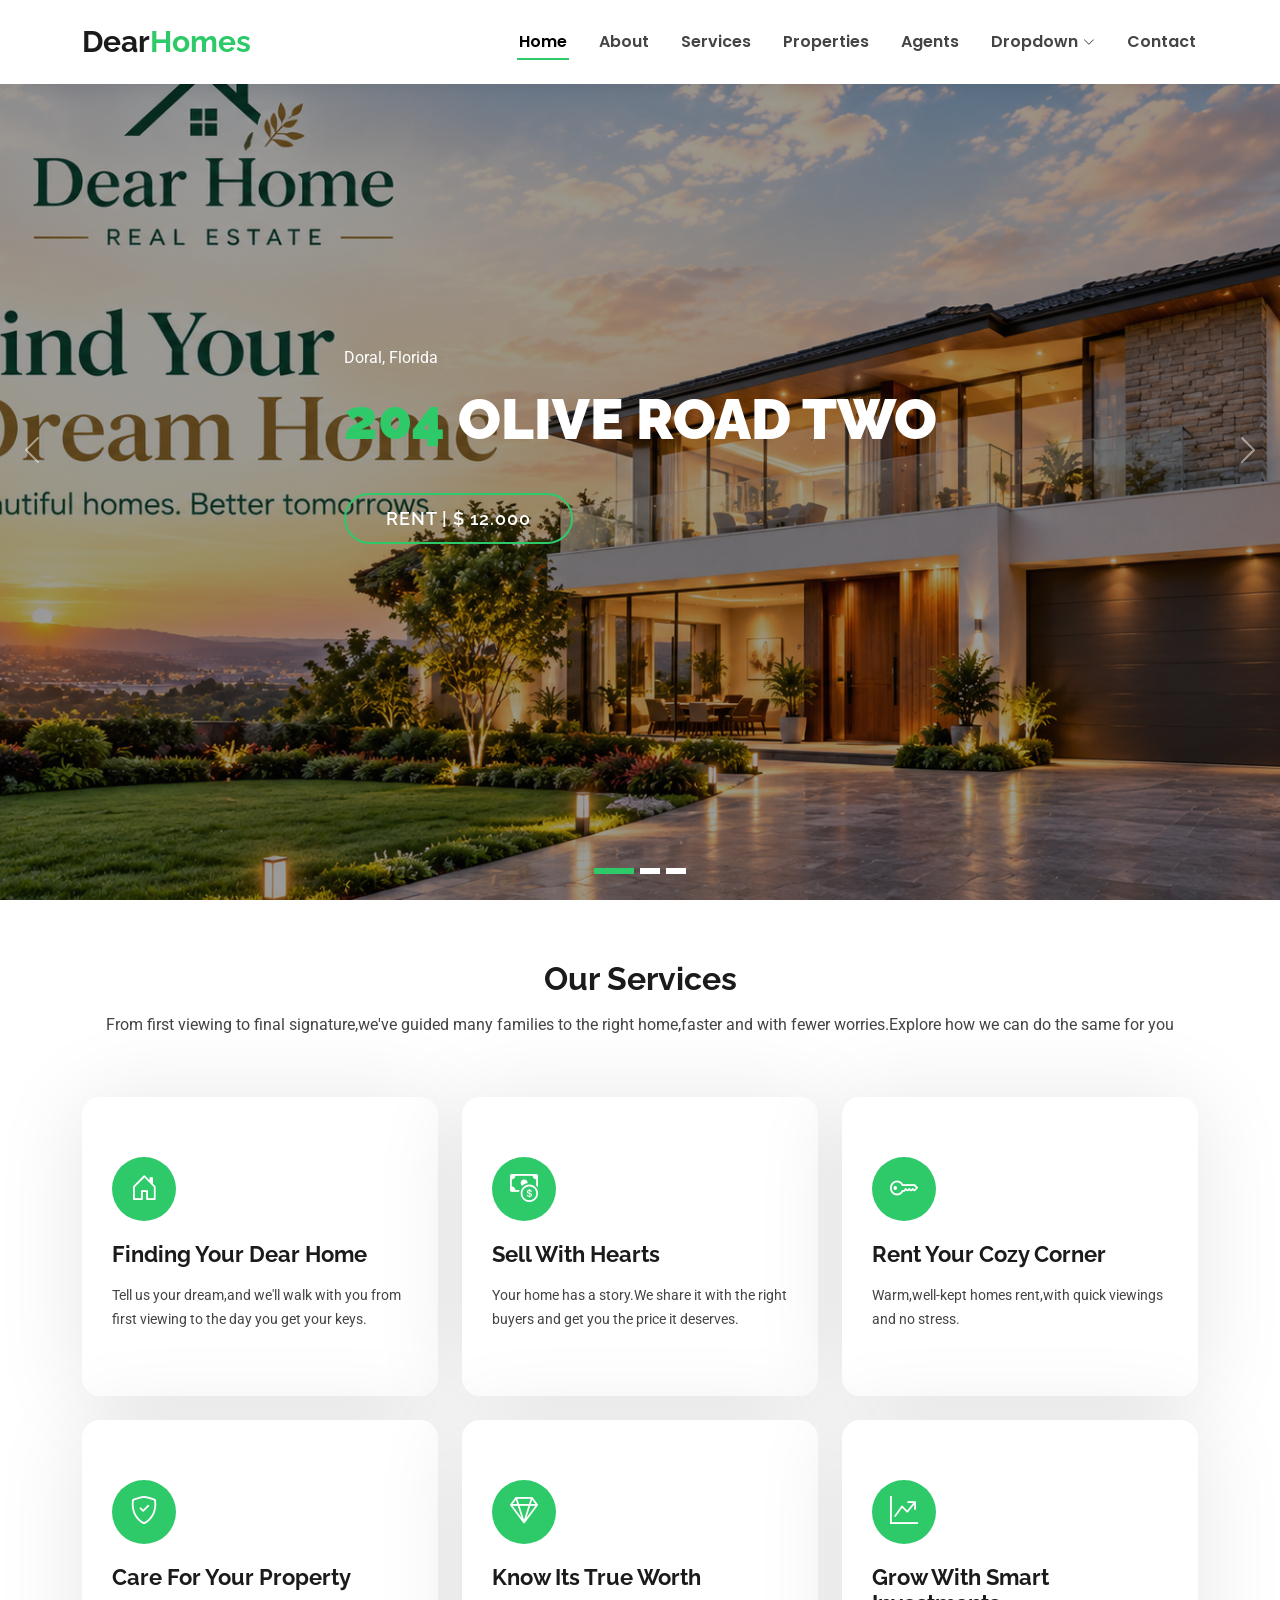
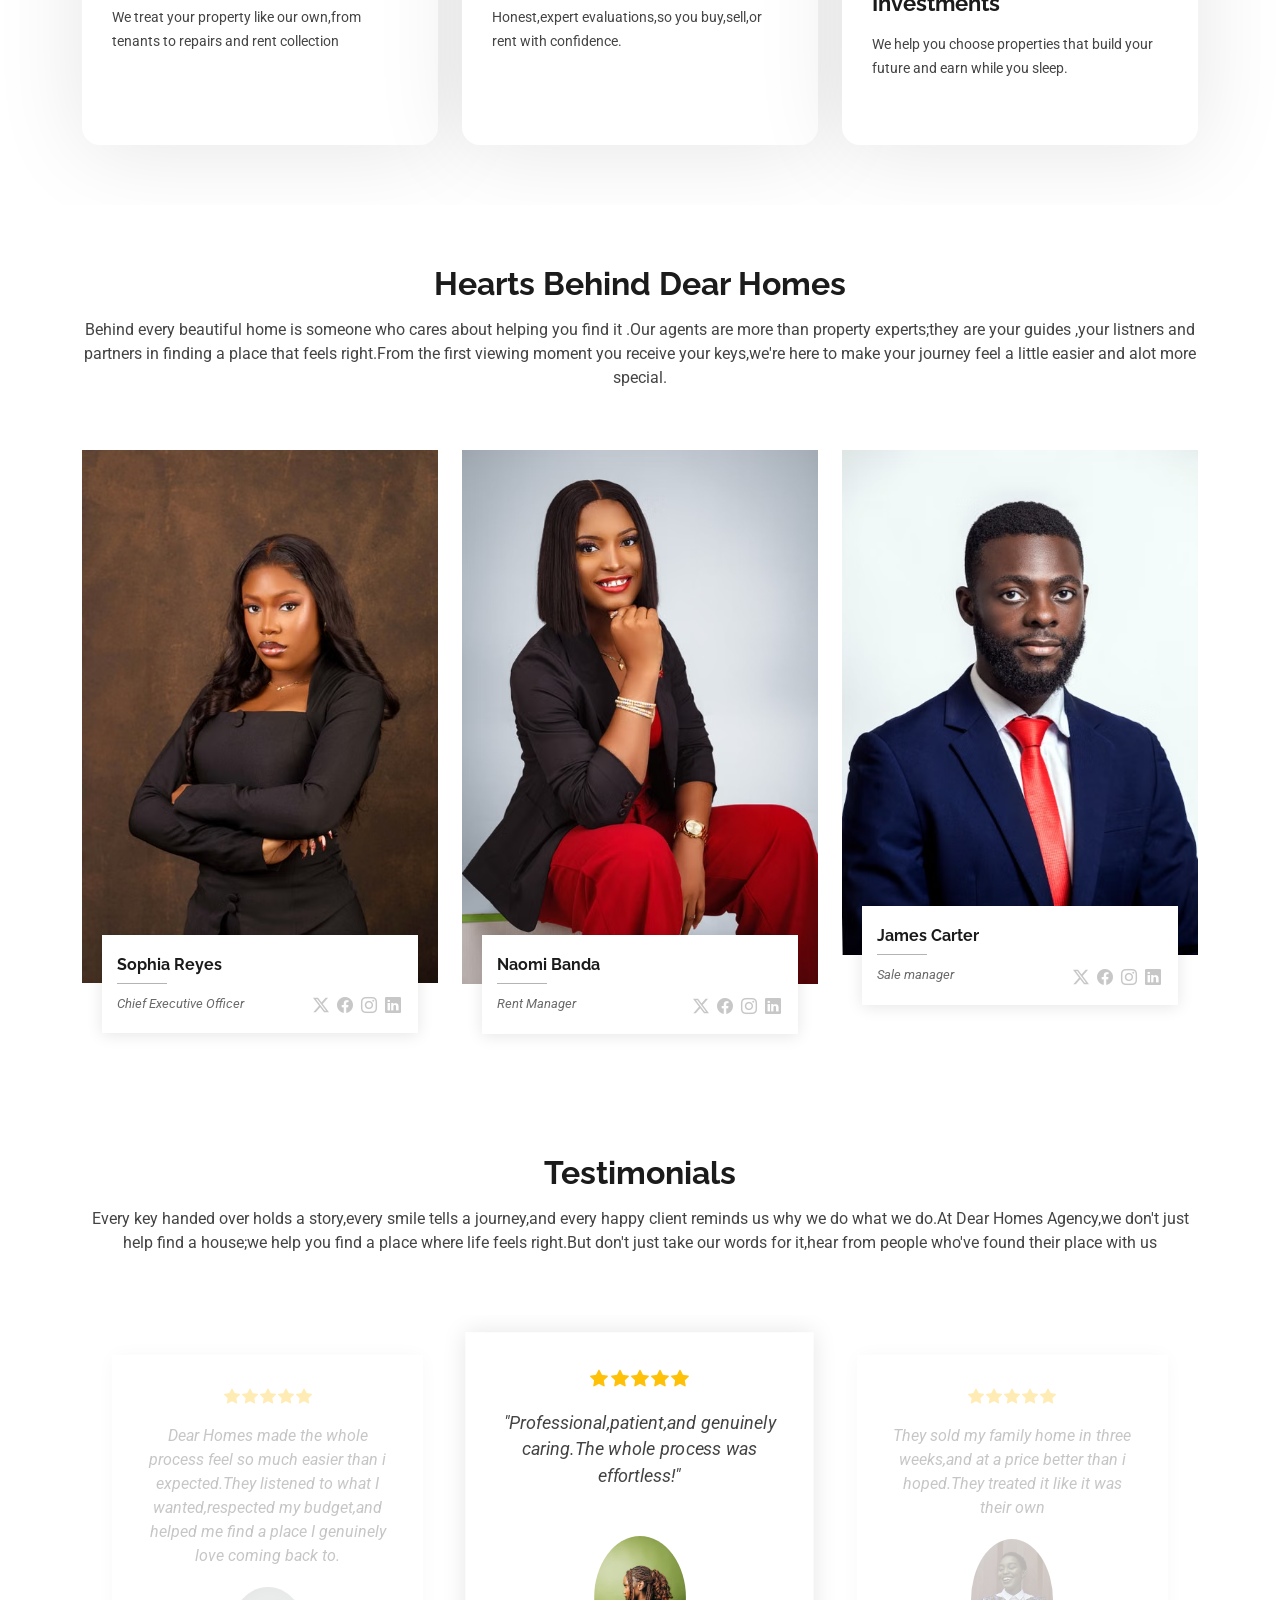
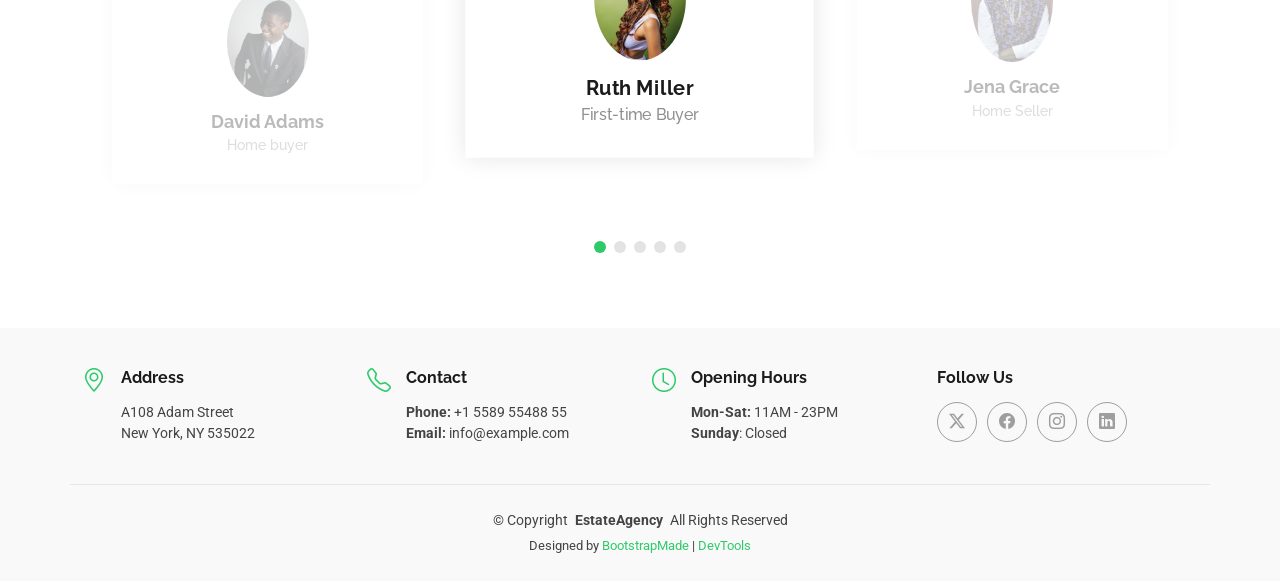
==== EstateAgency/index.html @ 3de0643b "update all" ====
<!DOCTYPE html>
<html lang="en">

<head>
  <meta charset="utf-8">
  <meta content="width=device-width, initial-scale=1.0" name="viewport">
  <title>Index - DearHomes</title>
  <meta name="description" content="">
  <meta name="keywords" content="">

  <!-- Favicons -->
  <link href="assets/img/favicon.png" rel="icon">
  <link href="assets/img/apple-touch-icon.png" rel="apple-touch-icon">

  <!-- Fonts -->
  <link href="https://fonts.googleapis.com" rel="preconnect">
  <link href="https://fonts.gstatic.com" rel="preconnect" crossorigin>
  <link href="https://fonts.googleapis.com/css2?family=Roboto:ital,wght@0,100;0,300;0,400;0,500;0,700;0,900;1,100;1,300;1,400;1,500;1,700;1,900&family=Poppins:ital,wght@0,100;0,200;0,300;0,400;0,500;0,600;0,700;0,800;0,900;1,100;1,200;1,300;1,400;1,500;1,600;1,700;1,800;1,900&family=Raleway:ital,wght@0,100;0,200;0,300;0,400;0,500;0,600;0,700;0,800;0,900;1,100;1,200;1,300;1,400;1,500;1,600;1,700;1,800;1,900&display=swap" rel="stylesheet">

  <!-- Vendor CSS Files -->
  <link href="assets/vendor/bootstrap/css/bootstrap.min.css" rel="stylesheet">
  <link href="assets/vendor/bootstrap-icons/bootstrap-icons.css" rel="stylesheet">
  <link href="assets/vendor/aos/aos.css" rel="stylesheet">
  <link href="assets/vendor/fontawesome-free/css/all.min.css" rel="stylesheet">
  <link href="assets/vendor/swiper/swiper-bundle.min.css" rel="stylesheet">

  <!-- Main CSS File -->
  <link href="assets/css/main.css" rel="stylesheet">

  <!-- =======================================================
  * Template Name: DearHomesAgency
  * Template URL: https://bootstrapmade.com/real-estate-agency-bootstrap-template/
  * Updated: Apr 08 2026 with Bootstrap v5.3.8
  * Author: BootstrapMade.com
  * License: https://bootstrapmade.com/license/
  ======================================================== -->
</head>

<body class="index-page">

  <header id="header" class="header d-flex align-items-center fixed-top">
    <div class="container-fluid container-xl position-relative d-flex align-items-center justify-content-between">

      <a href="index.html" class="logo d-flex align-items-center">
        <!-- Uncomment the line below if you also wish to use an image logo -->
        <!-- <img src="assets/img/logo.png" alt=""> -->
        <h1 class="sitename">Dear<span>Homes</span></h1>
      </a>

      <nav id="navmenu" class="navmenu">
        <ul>
          <li><a href="index.html" class="active">Home</a></li>
          <li><a href="about.html">About</a></li>
          <li><a href="services.html">Services</a></li>
          <li><a href="properties.html">Properties</a></li>
          <li><a href="agents.html">Agents</a></li>
          <li class="dropdown"><a href="#"><span>Dropdown</span> <i class="bi bi-chevron-down toggle-dropdown"></i></a>
            <ul>
              <li><a href="#">Dropdown 1</a></li>
              <li class="dropdown"><a href="#"><span>Deep Dropdown</span> <i class="bi bi-chevron-down toggle-dropdown"></i></a>
                <ul>
                  <li><a href="#">Deep Dropdown 1</a></li>
                  <li><a href="#">Deep Dropdown 2</a></li>
                  <li><a href="#">Deep Dropdown 3</a></li>
                  <li><a href="#">Deep Dropdown 4</a></li>
                  <li><a href="#">Deep Dropdown 5</a></li>
                </ul>
              </li>
              <li><a href="#">Dropdown 2</a></li>
              <li><a href="#">Dropdown 3</a></li>
              <li><a href="#">Dropdown 4</a></li>
            </ul>
          </li>
          <li><a href="contact.html">Contact</a></li>
        </ul>
        <i class="mobile-nav-toggle d-xl-none bi bi-list"></i>
      </nav>

    </div>
  </header>

  <main class="main">

    <!-- Hero Section -->
    <section id="hero" class="hero section dark-background">

      <div id="hero-carousel" class="carousel slide" data-bs-ride="carousel" data-bs-interval="5000">

        <div class="carousel-item active">
          <img src="assets/img/hero-carousel/hero-carousel-1.png" alt="">
          <div class="carousel-container">
            <div>
              <p>Doral, Florida</p>
              <h2><span>204</span> Olive Road Two</h2>
              <a href="property-single.html" class="btn-get-started">rent | $ 12.000</a>
            </div>
          </div>
        </div><!-- End Carousel Item -->

        <div class="carousel-item">
          <img src="assets/img/hero-carousel/hero-carousel-2.png" alt="">
          <div class="carousel-container">
            <div>
              <p>Doral, Florida</p>
              <h2><span>247</span> Venda Road Five</h2>
              <a href="property-single.html" class="btn-get-started">sale | $ 356.000</a>
            </div>
          </div>
        </div><!-- End Carousel Item -->

        <div class="carousel-item">
          <img src="assets/img/hero-carousel/hero-carousel-3.png" alt="">
          <div class="carousel-container">
            <div>
              <p>Doral, Florida</p>
              <h2><span>247</span> Vitra Road three</h2>
              <a href="property-single.html" class="btn-get-started">rent | $ 3.000</a>
            </div>
          </div>
        </div><!-- End Carousel Item -->

        <a class="carousel-control-prev" href="#hero-carousel" role="button" data-bs-slide="prev">
          <span class="carousel-control-prev-icon bi bi-chevron-left" aria-hidden="true"></span>
        </a>

        <a class="carousel-control-next" href="#hero-carousel" role="button" data-bs-slide="next">
          <span class="carousel-control-next-icon bi bi-chevron-right" aria-hidden="true"></span>
        </a>

        <ol class="carousel-indicators"></ol>

      </div>

    </section><!-- /Hero Section -->

    <!-- Services Section -->
    <section id="services" class="services section">

      <!-- Section Title -->
      <div class="container section-title" data-aos="fade-up">
        <h2>Our Services</h2>
        <p>From first viewing to final signature,we've guided many families to the right home,faster and with fewer worries.Explore how we can do the same for you</p>
      </div><!-- End Section Title -->

      <div class="container">

        <div class="row gy-4">

          <div class="col-lg-4 col-md-6" data-aos="fade-up" data-aos-delay="100">
            <div class="service-item  position-relative">
              <div class="icon">
                <i class="bi bi-house-door"></i>
              </div>
              <a href="service-details.html" class="stretched-link">
                <h3>Finding Your Dear Home</h3>
              </a>
              <p>Tell us your dream,and we'll walk with you from first viewing to the day you get your keys.</p>
            </div>
          </div><!-- End Service Item -->

          <div class="col-lg-4 col-md-6" data-aos="fade-up" data-aos-delay="200">
            <div class="service-item position-relative">
              <div class="icon">
                <i class="bi bi-cash-coin"></i>
              </div>
              <a href="service-details.html" class="stretched-link">
                <h3>Sell With Hearts</h3>
              </a>
              <p>Your home has a story.We share it with the right buyers and get you the price it deserves.</p>
            </div>
          </div><!-- End Service Item -->

          <div class="col-lg-4 col-md-6" data-aos="fade-up" data-aos-delay="300">
            <div class="service-item position-relative">
              <div class="icon">
                <i class="bi bi-key"></i>
              </div>
              <a href="service-details.html" class="stretched-link">
                <h3>Rent Your Cozy Corner</h3>
              </a>
              <p>Warm,well-kept homes rent,with quick viewings and no stress.</p>
            </div>
          </div><!-- End Service Item -->

          <div class="col-lg-4 col-md-6" data-aos="fade-up" data-aos-delay="400">
            <div class="service-item position-relative">
              <div class="icon">
                <i class="bi bi-shield-check"></i>
              </div>
              <a href="service-details.html" class="stretched-link">
                <h3>Care For Your Property</h3>
              </a>
              <p>We treat your property like our own,from tenants to repairs and rent collection</p>
              <a href="service-details.html" class="stretched-link"></a>
            </div>
          </div><!-- End Service Item -->

          <div class="col-lg-4 col-md-6" data-aos="fade-up" data-aos-delay="500">
            <div class="service-item position-relative">
              <div class="icon">
                <i class="bi bi-gem"></i>
              </div>
              <a href="service-details.html" class="stretched-link">
                <h3>Know Its True Worth</h3>
              </a>
              <p>Honest,expert evaluations,so you buy,sell,or rent with confidence.</p>
              <a href="service-details.html" class="stretched-link"></a>
            </div>
          </div><!-- End Service Item -->

          <div class="col-lg-4 col-md-6" data-aos="fade-up" data-aos-delay="600">
            <div class="service-item position-relative">
              <div class="icon">
                <i class="bi bi-graph-up-arrow"></i>
              </div>
              <a href="service-details.html" clawss="stretched-link">
                <h3>Grow With Smart Investments</h3>
              </a>
              <p>We help you choose properties that build your future and earn while you sleep.</p>
              <a href="service-details.html" class="stretched-link"></a>
            </div>
          </div><!-- End Service Item -->

        </div>

      </div>

    </section><!-- /Services Section -->

    <!-- Agents Section -->
    <section id="agents" class="agents section">


      <!-- Section Title -->
      <div class="container section-title" data-aos="fade-up">
        <h2>Hearts Behind Dear Homes</h2>
        <p>Behind every beautiful home is someone who cares about helping you find it .Our agents are more than property experts;they are your guides ,your listners and partners in finding a place that feels right.From the first viewing moment you receive your keys,we're here to make your journey feel a little easier and alot more special.
        </p>
      </div><!-- End Section Title -->

      <div class="container">

        <div class="row gy-5">

          <div class="col-lg-4 col-md-6" data-aos="fade-up" data-aos-delay="100">
            <div class="member">
              <div class="pic"><img src="assets/img/team/team-1.png" class="img-fluid" alt=""></div>
              <div class="member-info">
                <h4>Sophia Reyes</h4>
                <span>Chief Executive Officer</span>
                <div class="social">
                  <a href=""><i class="bi bi-twitter-x"></i></a>
                  <a href=""><i class="bi bi-facebook"></i></a>
                  <a href=""><i class="bi bi-instagram"></i></a>
                  <a href=""><i class="bi bi-linkedin"></i></a>
                </div>
              </div>
            </div>
          </div><!-- End Team Member -->

          <div class="col-lg-4 col-md-6" data-aos="fade-up" data-aos-delay="200">
            <div class="member">
              <div class="pic"><img src="assets/img/team/team-2.png" class="img-fluid" alt=""></div>
              <div class="member-info">
                <h4>Naomi Banda</h4>
                <span>Rent Manager</span>
                <div class="social">
                  <a href=""><i class="bi bi-twitter-x"></i></a>
                  <a href=""><i class="bi bi-facebook"></i></a>
                  <a href=""><i class="bi bi-instagram"></i></a>
                  <a href=""><i class="bi bi-linkedin"></i></a>
                </div>
              </div>
            </div>
          </div><!-- End Team Member -->

          <div class="col-lg-4 col-md-6" data-aos="fade-up" data-aos-delay="300">
            <div class="member">
              <div class="pic"><img src="assets/img/team/team-3.png" class="img-fluid" alt=""></div>
              <div class="member-info">
                <h4>James Carter</h4>
                <span>Sale manager<br></span>
                <div class="social">
                  <a href=""><i class="bi bi-twitter-x"></i></a>
                  <a href=""><i class="bi bi-facebook"></i></a>
                  <a href=""><i class="bi bi-instagram"></i></a>
                  <a href=""><i class="bi bi-linkedin"></i></a>
                </div>
              </div>
            </div>
          </div><!-- End Team Member -->

        </div>

      </div>

    </section><!-- /Agents Section -->

    <!-- Testimonials Section -->
    <section id="testimonials" class="testimonials section">

      <!-- Section Title -->
      <div class="container section-title" data-aos="fade-up">
        <h2>Testimonials</h2>
        <p>Every key handed over holds a story,every smile tells a journey,and every happy client reminds us why we do what we do.At Dear Homes Agency,we don't just help find a house;we help you find a place where life feels right.But don't just take our words for it,hear from people who've found their place with us</p>
      </div><!-- End Section Title -->

      <div class="container" data-aos="fade-up" data-aos-delay="100">

        <div class="swiper init-swiper">
          <script type="application/json" class="swiper-config">
            {
              "loop": true,
              "speed": 600,
              "autoplay": {
                "delay": 5000
              },
              "slidesPerView": "auto",
              "pagination": {
                "el": ".swiper-pagination",
                "type": "bullets",
                "clickable": true
              },
              "breakpoints": {
                "320": {
                  "slidesPerView": 1,
                  "spaceBetween": 40
                },
                "1200": {
                  "slidesPerView": 3,
                  "spaceBetween": 1
                }
              }
            }
          </script>
          <div class="swiper-wrapper">

            <div class="swiper-slide">
              <div class="testimonial-item">
                <div class="stars">
                  <i class="bi bi-star-fill"></i><i class="bi bi-star-fill"></i><i class="bi bi-star-fill"></i><i class="bi bi-star-fill"></i><i class="bi bi-star-fill"></i>
                </div>
                <p>
                  Dear Homes made the whole process feel so much easier than i expected.They listened to what I wanted,respected my budget,and helped me find a place I genuinely love coming back to.
                </p>
                <div class="profile mt-auto">
                  <img src="assets/img/testimonials/testimonials-1.png" class="testimonial-img" alt="">
                  <h3>David Adams</h3>
                  <h4>Home buyer</h4>
                </div>
              </div>
            </div><!-- End testimonial item -->

            <div class="swiper-slide">
              <div class="testimonial-item">
                <div class="stars">
                  <i class="bi bi-star-fill"></i><i class="bi bi-star-fill"></i><i class="bi bi-star-fill"></i><i class="bi bi-star-fill"></i><i class="bi bi-star-fill"></i>
                </div>
                <p>
                  "Professional,patient,and genuinely caring.The whole process was effortless!"
                </p>
                <div class="profile mt-auto">
                  <img src="assets/img/testimonials/testimonials-2.png" class="testimonial-img" alt="">
                  <h3>Ruth Miller</h3>
                  <h4>First-time Buyer</h4>
                </div>
              </div>
            </div><!-- End testimonial item -->

            <div class="swiper-slide">
              <div class="testimonial-item">
                <div class="stars">
                  <i class="bi bi-star-fill"></i><i class="bi bi-star-fill"></i><i class="bi bi-star-fill"></i><i class="bi bi-star-fill"></i><i class="bi bi-star-fill"></i>
                </div>
                <p>
                  They sold my family home in three weeks,and at a price better than i hoped.They treated it like it was their own
                </p>
                <div class="profile mt-auto">
                  <img src="assets/img/testimonials/testimonials-3.png" class="testimonial-img" alt="">
                  <h3>Jena Grace</h3>
                  <h4>Home Seller</h4>
                </div>
              </div>
            </div><!-- End testimonial item -->

            <div class="swiper-slide">
              <div class="testimonial-item">
                <div class="stars">
                  <i class="bi bi-star-fill"></i><i class="bi bi-star-fill"></i><i class="bi bi-star-fill"></i><i class="bi bi-star-fill"></i><i class="bi bi-star-fill"></i>
                </div>
                <p>
                  The valuation was honest and the advice was spot on.My rental property now earns steadily,and i never worry about tenants
                </p>
                <div class="profile mt-auto">
                  <img src="assets/img/testimonials/testimonials-4.png" class="testimonial-img" alt="">
                  <h3>Amina Hassan</h3>
                  <h4>Property Investor</h4>
                </div>
              </div>
            </div><!-- End testimonial item -->

            <div class="swiper-slide">
              <div class="testimonial-item">
                <div class="stars">
                  <i class="bi bi-star-fill"></i><i class="bi bi-star-fill"></i><i class="bi bi-star-fill"></i><i class="bi bi-star-fill"></i><i class="bi bi-star-fill"></i>
                </div>
                <p>
                  I moved cities for work and viewed five homes on video.I signed within a week.
                </p>
                <div class="profile mt-auto">
                  <img src="assets/img/testimonials/testimonials-5.png" class="testimonial-img" alt="">
                  <h3>Zainab Omar</h3>
                  <h4>Professional</h4>
                </div>
              </div>
            </div><!-- End testimonial item -->

          </div>
          <div class="swiper-pagination"></div>
        </div>

      </div>

    </section><!-- /Testimonials Section -->

  </main>

  <footer id="footer" class="footer light-background">

    <div class="container">
      <div class="row gy-3">
        <div class="col-lg-3 col-md-6 d-flex">
          <i class="bi bi-geo-alt icon"></i>
          <div class="address">
            <h4>Address</h4>
            <p>A108 Adam Street</p>
            <p>New York, NY 535022</p>
            <p></p>
          </div>

        </div>

        <div class="col-lg-3 col-md-6 d-flex">
          <i class="bi bi-telephone icon"></i>
          <div>
            <h4>Contact</h4>
            <p>
              <strong>Phone:</strong> <span>+1 5589 55488 55</span><br>
              <strong>Email:</strong> <span>info@example.com</span><br>
            </p>
          </div>
        </div>

        <div class="col-lg-3 col-md-6 d-flex">
          <i class="bi bi-clock icon"></i>
          <div>
            <h4>Opening Hours</h4>
            <p>
              <strong>Mon-Sat:</strong> <span>11AM - 23PM</span><br>
              <strong>Sunday</strong>: <span>Closed</span>
            </p>
          </div>
        </div>

        <div class="col-lg-3 col-md-6">
          <h4>Follow Us</h4>
          <div class="social-links d-flex">
            <a href="#" class="twitter"><i class="bi bi-twitter-x"></i></a>
            <a href="#" class="facebook"><i class="bi bi-facebook"></i></a>
            <a href="#" class="instagram"><i class="bi bi-instagram"></i></a>
            <a href="#" class="linkedin"><i class="bi bi-linkedin"></i></a>
          </div>
        </div>

      </div>
    </div>

    <div class="container copyright text-center mt-4">
      <p>© <span>Copyright</span> <strong class="px-1 sitename">EstateAgency</strong> <span>All Rights Reserved</span></p>
      <div class="credits">
        <!-- All the links in the footer should remain intact. -->
        <!-- You can delete the links only if you've purchased the pro version. -->
        <!-- Licensing information: https://bootstrapmade.com/license/ -->
        <!-- Purchase the pro version with working PHP/AJAX contact form: [buy-url] -->
        Designed by <a href="https://bootstrapmade.com/">BootstrapMade</a> | <a href="https://bootstrapmade.com/tools/">DevTools</a>
      </div>
    </div>

  </footer>

  <!-- Scroll Top -->
  <a href="#" id="scroll-top" class="scroll-top d-flex align-items-center justify-content-center"><i class="bi bi-arrow-up-short"></i></a>

  <!-- Preloader -->
  <div id="preloader"></div>

  <!-- Vendor JS Files -->
  <script src="assets/vendor/bootstrap/js/bootstrap.bundle.min.js"></script>
  <script src="assets/vendor/php-email-form/validate.js"></script>
  <script src="assets/vendor/aos/aos.js"></script>
  <script src="assets/vendor/swiper/swiper-bundle.min.js"></script>
  <script src="assets/vendor/purecounter/purecounter_vanilla.js"></script>

  <!-- Main JS File -->
  <script src="assets/js/main.js"></script>

</body>

</html>
---- EstateAgency/assets/css/main.css ----
/**
* Template Name: EstateAgency
* Template URL: https://bootstrapmade.com/real-estate-agency-bootstrap-template/
* Updated: Aug 09 2024 with Bootstrap v5.3.3
* Author: BootstrapMade.com
* License: https://bootstrapmade.com/license/
*/

/*--------------------------------------------------------------
# Font & Color Variables
# Help: https://bootstrapmade.com/color-system/
--------------------------------------------------------------*/
/* Fonts */
:root {
  --default-font: "Roboto",  system-ui, -apple-system, "Segoe UI", Roboto, "Helvetica Neue", Arial, "Noto Sans", "Liberation Sans", sans-serif, "Apple Color Emoji", "Segoe UI Emoji", "Segoe UI Symbol", "Noto Color Emoji";
  --heading-font: "Raleway",  sans-serif;
  --nav-font: "Poppins",  sans-serif;
}

/* Global Colors - The following color variables are used throughout the website. Updating them here will change the color scheme of the entire website */
:root { 
  --background-color: #ffffff; /* Background color for the entire website, including individual sections */
  --default-color: #444444; /* Default color used for the majority of the text content across the entire website */
  --heading-color: #1b1b1b; /* Color for headings, subheadings and title throughout the website */
  --accent-color: #2eca6a; /* Accent color that represents your brand on the website. It's used for buttons, links, and other elements that need to stand out */
  --surface-color: #ffffff; /* The surface color is used as a background of boxed elements within sections, such as cards, icon boxes, or other elements that require a visual separation from the global background. */
  --contrast-color: #ffffff; /* Contrast color for text, ensuring readability against backgrounds of accent, heading, or default colors. */
}

/* Nav Menu Colors - The following color variables are used specifically for the navigation menu. They are separate from the global colors to allow for more customization options */
:root {
  --nav-color: #444444;  /* The default color of the main navmenu links */
  --nav-hover-color: #000000; /* Applied to main navmenu links when they are hovered over or active */
  --nav-mobile-background-color: #ffffff; /* Used as the background color for mobile navigation menu */
  --nav-dropdown-background-color: #ffffff; /* Used as the background color for dropdown items that appear when hovering over primary navigation items */
  --nav-dropdown-color: #444444; /* Used for navigation links of the dropdown items in the navigation menu. */
  --nav-dropdown-hover-color: #2eca6a; /* Similar to --nav-hover-color, this color is applied to dropdown navigation links when they are hovered over. */
}

/* Color Presets - These classes override global colors when applied to any section or element, providing reuse of the sam color scheme. */

.light-background {
  --background-color: #f9f9f9;
  --surface-color: #ffffff;
}

.dark-background {
  --background-color: #060606;
  --default-color: #ffffff;
  --heading-color: #ffffff;
  --surface-color: #252525;
  --contrast-color: #ffffff;
}

/* Smooth scroll */
:root {
  scroll-behavior: smooth;
}

/*--------------------------------------------------------------
# General Styling & Shared Classes
--------------------------------------------------------------*/
body {
  color: var(--default-color);
  background-color: var(--background-color);
  font-family: var(--default-font);
}

a {
  color: var(--accent-color);
  text-decoration: none;
  transition: 0.3s;
}

a:hover {
  color: color-mix(in srgb, var(--accent-color), transparent 25%);
  text-decoration: none;
}

h1,
h2,
h3,
h4,
h5,
h6 {
  color: var(--heading-color);
  font-family: var(--heading-font);
}

/* PHP Email Form Messages
------------------------------*/
.php-email-form .error-message {
  display: none;
  background: #df1529;
  color: #ffffff;
  text-align: left;
  padding: 15px;
  margin-bottom: 24px;
  font-weight: 600;
}

.php-email-form .sent-message {
  display: none;
  color: #ffffff;
  background: #059652;
  text-align: center;
  padding: 15px;
  margin-bottom: 24px;
  font-weight: 600;
}

.php-email-form .loading {
  display: none;
  background: var(--surface-color);
  text-align: center;
  padding: 15px;
  margin-bottom: 24px;
}

.php-email-form .loading:before {
  content: "";
  display: inline-block;
  border-radius: 50%;
  width: 24px;
  height: 24px;
  margin: 0 10px -6px 0;
  border: 3px solid var(--accent-color);
  border-top-color: var(--surface-color);
  animation: php-email-form-loading 1s linear infinite;
}

@keyframes php-email-form-loading {
  0% {
    transform: rotate(0deg);
  }

  100% {
    transform: rotate(360deg);
  }
}

/*--------------------------------------------------------------
# Global Header
--------------------------------------------------------------*/
.header {
  color: var(--default-color);
  background-color: var(--background-color);
  padding: 15px 0;
  transition: all 0.5s;
  z-index: 997;
  box-shadow: 0px 0 18px rgba(0, 0, 0, 0.1);
}

.header .logo {
  line-height: 1;
}

.header .logo img {
  max-height: 32px;
  margin-right: 8px;
}

.header .logo h1 {
  font-size: 30px;
  margin: 0;
  font-weight: 700;
  color: var(--heading-color);
}

.header .logo h1 span {
  color: var(--accent-color);
}

/*--------------------------------------------------------------
# Navigation Menu
--------------------------------------------------------------*/
/* Desktop Navigation */
@media (min-width: 1200px) {
  .navmenu {
    padding: 0;
  }

  .navmenu ul {
    margin: 0;
    padding: 0;
    display: flex;
    list-style: none;
    align-items: center;
  }

  .navmenu li {
    position: relative;
  }

  .navmenu>ul>li {
    white-space: nowrap;
    padding: 15px 14px;
  }

  .navmenu>ul>li:last-child {
    padding-right: 0;
  }

  .navmenu a,
  .navmenu a:focus {
    color: var(--nav-color);
    font-size: 16px;
    padding: 0 2px;
    font-family: var(--nav-font);
    font-weight: 600;
    display: flex;
    align-items: center;
    justify-content: space-between;
    white-space: nowrap;
    transition: 0.3s;
    position: relative;
  }

  .navmenu a i,
  .navmenu a:focus i {
    font-size: 12px;
    line-height: 0;
    margin-left: 5px;
    transition: 0.3s;
  }

  .navmenu>ul>li>a:before {
    content: "";
    position: absolute;
    width: 100%;
    height: 2px;
    bottom: -6px;
    left: 0;
    background-color: var(--accent-color);
    visibility: hidden;
    width: 0px;
    transition: all 0.3s ease-in-out 0s;
  }

  .navmenu a:hover:before,
  .navmenu li:hover>a:before,
  .navmenu .active:before {
    visibility: visible;
    width: 100%;
  }

  .navmenu li:hover>a,
  .navmenu .active,
  .navmenu .active:focus {
    color: var(--nav-hover-color);
  }

  .navmenu .dropdown ul {
    margin: 0;
    padding: 10px 0;
    background: var(--nav-dropdown-background-color);
    display: block;
    position: absolute;
    visibility: hidden;
    left: 14px;
    top: 130%;
    opacity: 0;
    transition: 0.3s;
    border-radius: 4px;
    z-index: 99;
    box-shadow: 0px 0px 30px rgba(0, 0, 0, 0.1);
  }

  .navmenu .dropdown ul li {
    min-width: 200px;
  }

  .navmenu .dropdown ul a {
    padding: 10px 20px;
    font-size: 15px;
    text-transform: none;
    color: var(--nav-dropdown-color);
  }

  .navmenu .dropdown ul a i {
    font-size: 12px;
  }

  .navmenu .dropdown ul a:hover,
  .navmenu .dropdown ul .active:hover,
  .navmenu .dropdown ul li:hover>a {
    color: var(--nav-dropdown-hover-color);
  }

  .navmenu .dropdown:hover>ul {
    opacity: 1;
    top: 100%;
    visibility: visible;
  }

  .navmenu .dropdown .dropdown ul {
    top: 0;
    left: -90%;
    visibility: hidden;
  }

  .navmenu .dropdown .dropdown:hover>ul {
    opacity: 1;
    top: 0;
    left: -100%;
    visibility: visible;
  }
}

/* Mobile Navigation */
@media (max-width: 1199px) {
  .mobile-nav-toggle {
    color: var(--nav-color);
    font-size: 28px;
    line-height: 0;
    margin-right: 10px;
    cursor: pointer;
    transition: color 0.3s;
  }

  .navmenu {
    padding: 0;
    z-index: 9997;
  }

  .navmenu ul {
    display: none;
    list-style: none;
    position: absolute;
    inset: 60px 20px 20px 20px;
    padding: 10px 0;
    margin: 0;
    border-radius: 6px;
    background-color: var(--nav-mobile-background-color);
    border: 1px solid color-mix(in srgb, var(--default-color), transparent 90%);
    box-shadow: none;
    overflow-y: auto;
    transition: 0.3s;
    z-index: 9998;
  }

  .navmenu a,
  .navmenu a:focus {
    color: var(--nav-dropdown-color);
    padding: 10px 20px;
    font-family: var(--nav-font);
    font-size: 17px;
    font-weight: 500;
    display: flex;
    align-items: center;
    justify-content: space-between;
    white-space: nowrap;
    transition: 0.3s;
  }

  .navmenu a i,
  .navmenu a:focus i {
    font-size: 12px;
    line-height: 0;
    margin-left: 5px;
    width: 30px;
    height: 30px;
    display: flex;
    align-items: center;
    justify-content: center;
    border-radius: 50%;
    transition: 0.3s;
    background-color: color-mix(in srgb, var(--accent-color), transparent 90%);
  }

  .navmenu a i:hover,
  .navmenu a:focus i:hover {
    background-color: var(--accent-color);
    color: var(--contrast-color);
  }

  .navmenu a:hover,
  .navmenu .active,
  .navmenu .active:focus {
    color: var(--nav-dropdown-hover-color);
  }

  .navmenu .active i,
  .navmenu .active:focus i {
    background-color: var(--accent-color);
    color: var(--contrast-color);
    transform: rotate(180deg);
  }

  .navmenu .dropdown ul {
    position: static;
    display: none;
    z-index: 99;
    padding: 10px 0;
    margin: 10px 20px;
    background-color: var(--nav-dropdown-background-color);
    transition: all 0.5s ease-in-out;
  }

  .navmenu .dropdown ul ul {
    background-color: rgba(33, 37, 41, 0.1);
  }

  .navmenu .dropdown>.dropdown-active {
    display: block;
    background-color: rgba(33, 37, 41, 0.03);
  }

  .mobile-nav-active {
    overflow: hidden;
  }

  .mobile-nav-active .mobile-nav-toggle {
    color: #fff;
    position: absolute;
    font-size: 32px;
    top: 15px;
    right: 15px;
    margin-right: 0;
    z-index: 9999;
  }

  .mobile-nav-active .navmenu {
    position: fixed;
    overflow: hidden;
    inset: 0;
    background: rgba(33, 37, 41, 0.8);
    transition: 0.3s;
  }

  .mobile-nav-active .navmenu>ul {
    display: block;
  }
}

/*--------------------------------------------------------------
# Global Footer
--------------------------------------------------------------*/
.footer {
  color: var(--default-color);
  background-color: var(--background-color);
  font-size: 14px;
  padding: 40px 0 0 0;
  position: relative;
}

.footer .icon {
  color: var(--accent-color);
  margin-right: 15px;
  font-size: 24px;
  line-height: 0;
}

.footer h4 {
  font-size: 16px;
  font-weight: 700;
  margin-bottom: 15px;
}

.footer .address p {
  margin-bottom: 0px;
}

.footer .social-links a {
  display: flex;
  align-items: center;
  justify-content: center;
  width: 40px;
  height: 40px;
  border-radius: 50%;
  border: 1px solid color-mix(in srgb, var(--default-color), transparent 50%);
  font-size: 16px;
  color: color-mix(in srgb, var(--default-color), transparent 50%);
  margin-right: 10px;
  transition: 0.3s;
}

.footer .social-links a:hover {
  color: var(--accent-color);
  border-color: var(--accent-color);
}

.footer .copyright {
  padding: 25px 0;
  border-top: 1px solid color-mix(in srgb, var(--default-color), transparent 90%);
}

.footer .copyright p {
  margin-bottom: 0;
}

.footer .credits {
  margin-top: 5px;
  font-size: 13px;
}

/*--------------------------------------------------------------
# Preloader
--------------------------------------------------------------*/
#preloader {
  position: fixed;
  inset: 0;
  z-index: 999999;
  overflow: hidden;
  background: var(--background-color);
  transition: all 0.6s ease-out;
}

#preloader:before {
  content: "";
  position: fixed;
  top: calc(50% - 30px);
  left: calc(50% - 30px);
  border: 6px solid #ffffff;
  border-color: var(--accent-color) transparent var(--accent-color) transparent;
  border-radius: 50%;
  width: 60px;
  height: 60px;
  animation: animate-preloader 1.5s linear infinite;
}

@keyframes animate-preloader {
  0% {
    transform: rotate(0deg);
  }

  100% {
    transform: rotate(360deg);
  }
}

/*--------------------------------------------------------------
# Scroll Top Button
--------------------------------------------------------------*/
.scroll-top {
  position: fixed;
  visibility: hidden;
  opacity: 0;
  right: 15px;
  bottom: 15px;
  z-index: 99999;
  background-color: var(--accent-color);
  width: 40px;
  height: 40px;
  border-radius: 4px;
  transition: all 0.4s;
}

.scroll-top i {
  font-size: 24px;
  color: var(--contrast-color);
  line-height: 0;
}

.scroll-top:hover {
  background-color: color-mix(in srgb, var(--accent-color), transparent 20%);
  color: var(--contrast-color);
}

.scroll-top.active {
  visibility: visible;
  opacity: 1;
}

/*--------------------------------------------------------------
# Disable aos animation delay on mobile devices
--------------------------------------------------------------*/
@media screen and (max-width: 768px) {
  [data-aos-delay] {
    transition-delay: 0 !important;
  }
}

/*--------------------------------------------------------------
# Global Page Titles & Breadcrumbs
--------------------------------------------------------------*/
.page-title {
  color: var(--default-color);
  background-color: var(--background-color);
  position: relative;
}

.page-title .heading {
  padding: 160px 0 80px 0;
  border-top: 1px solid color-mix(in srgb, var(--default-color), transparent 90%);
}

.page-title .heading h1 {
  font-size: 38px;
  font-weight: 700;
}

.page-title nav {
  background-color: color-mix(in srgb, var(--default-color), transparent 95%);
  padding: 20px 0;
}

.page-title nav ol {
  display: flex;
  flex-wrap: wrap;
  list-style: none;
  margin: 0;
  font-size: 16px;
  font-weight: 600;
}

.page-title nav ol li+li {
  padding-left: 10px;
}

.page-title nav ol li+li::before {
  content: "/";
  display: inline-block;
  padding-right: 10px;
  color: color-mix(in srgb, var(--default-color), transparent 70%);
}

/*--------------------------------------------------------------
# Global Sections
--------------------------------------------------------------*/
section,
.section {
  color: var(--default-color);
  background-color: var(--background-color);
  padding: 60px 0;
  scroll-margin-top: 90px;
  overflow: clip;
}

@media (max-width: 1199px) {

  section,
  .section {
    scroll-margin-top: 66px;
  }
}

/*--------------------------------------------------------------
# Global Section Titles
--------------------------------------------------------------*/
.section-title {
  text-align: center;
  padding-bottom: 60px;
  position: relative;
}

.section-title h2 {
  font-size: 32px;
  font-weight: 700;
  margin-bottom: 15px;
}

.section-title p {
  margin-bottom: 0;
}

/*--------------------------------------------------------------
# Hero Section
--------------------------------------------------------------*/
.hero {
  padding: 0;
}

.hero .carousel {
  width: 100%;
  min-height: 100vh;
  padding: 0;
  margin: 0;
  background-color: var(--background-color);
  position: relative;
  overflow: hidden;
}

.hero img {
  position: absolute;
  inset: 0;
  display: block;
  width: 100%;
  height: 100%;
  object-fit: cover;
  z-index: 1;
}

.hero .carousel-item {
  position: absolute;
  inset: 0;
  background-size: cover;
  background-position: center;
  background-repeat: no-repeat;
  overflow: hidden;
}

.hero .carousel-item:before {
  content: "";
  background: color-mix(in srgb, var(--background-color), transparent 60%);
  position: absolute;
  inset: 0;
  z-index: 2;
}

.hero .carousel-container {
  position: absolute;
  inset: 90px 100px;
  display: flex;
  justify-content: center;
  align-items: center;
  flex-direction: column;
  z-index: 3;
}

@media (max-width: 575px) {
  .hero .carousel-container {
    inset: 90px 50px;
  }
}

.hero h2 {
  margin-bottom: 30px;
  font-size: 56px;
  font-weight: 900;
  text-transform: uppercase;
}

.hero h2 span {
  color: var(--accent-color);
}

@media (max-width: 768px) {
  .hero h2 {
    font-size: 30px;
  }
}

.hero .btn-get-started {
  color: var(--contrast-color);
  font-family: var(--heading-font);
  font-weight: 600;
  font-size: 18px;
  letter-spacing: 1px;
  text-transform: uppercase;
  display: inline-block;
  padding: 10px 40px;
  border-radius: 50px;
  transition: 0.5s;
  margin: 10px 0;
  align-self: flex-start;
  flex-shrink: 0;
  border: 2px solid var(--accent-color);
}

.hero .btn-get-started:hover {
  background: color-mix(in srgb, var(--accent-color), transparent 20%);
}

.hero .carousel-control-prev,
.hero .carousel-control-next {
  width: 10%;
  transition: 0.3s;
  opacity: 0.5;
  z-index: 3;
}

.hero .carousel-control-prev:focus,
.hero .carousel-control-next:focus {
  opacity: 0.5;
}

.hero .carousel-control-prev:hover,
.hero .carousel-control-next:hover {
  opacity: 0.9;
}

@media (min-width: 1024px) {

  .hero .carousel-control-prev,
  .hero .carousel-control-next {
    width: 5%;
  }
}

.hero .carousel-control-next-icon,
.hero .carousel-control-prev-icon {
  background: none;
  font-size: 32px;
  line-height: 1;
}

.hero .carousel-indicators {
  list-style: none;
}

.hero .carousel-indicators li {
  cursor: pointer;
  opacity: 1;
  height: 6px;
  width: 20px;
  transition: 0.3s;
  padding: 0;
}

.hero .carousel-indicators .active {
  background-color: var(--accent-color);
  width: 40px;
}

/*--------------------------------------------------------------
# Services Section
--------------------------------------------------------------*/
.services .service-item {
  background-color: var(--surface-color);
  box-shadow: 0px 5px 90px 0px rgba(0, 0, 0, 0.1);
  padding: 60px 30px;
  transition: all ease-in-out 0.3s;
  border-radius: 18px;
  border-bottom: 5px solid var(--surface-color);
  height: 100%;
}

.services .service-item .icon {
  color: var(--contrast-color);
  background: var(--accent-color);
  margin: 0;
  width: 64px;
  height: 64px;
  border-radius: 50px;
  display: flex;
  align-items: center;
  justify-content: center;
  margin-bottom: 20px;
  font-size: 28px;
  transition: ease-in-out 0.3s;
}

.services .service-item h3 {
  font-weight: 700;
  margin: 10px 0 15px 0;
  font-size: 22px;
  transition: ease-in-out 0.3s;
}

.services .service-item p {
  line-height: 24px;
  font-size: 14px;
  margin-bottom: 0;
}

@media (min-width: 1365px) {
  .services .service-item:hover {
    transform: translateY(-10px);
    border-color: var(--accent-color);
  }

  .services .service-item:hover h3 {
    color: var(--accent-color);
  }
}

/*--------------------------------------------------------------
# Agents Section
--------------------------------------------------------------*/
.agents .member {
  position: relative;
}

.agents .member .pic {
  overflow: hidden;
  margin-bottom: 50px;
}

.agents .member .member-info {
  background-color: var(--surface-color);
  color: color-mix(in srgb, var(--default-color), transparent 20%);
  box-shadow: 0px 2px 15px rgba(0, 0, 0, 0.1);
  position: absolute;
  bottom: -50px;
  left: 20px;
  right: 20px;
  padding: 20px 15px;
  overflow: hidden;
  transition: 0.5s;
}

.agents .member h4 {
  font-weight: 700;
  margin-bottom: 10px;
  font-size: 16px;
  position: relative;
  padding-bottom: 10px;
}

.agents .member h4::after {
  content: "";
  position: absolute;
  display: block;
  width: 50px;
  height: 1px;
  background: color-mix(in srgb, var(--default-color), transparent 60%);
  bottom: 0;
  left: 0;
}

.agents .member span {
  font-style: italic;
  display: block;
  font-size: 13px;
}

.agents .member .social {
  position: absolute;
  right: 15px;
  bottom: 15px;
}

.agents .member .social a {
  transition: color 0.3s;
  color: color-mix(in srgb, var(--default-color), transparent 70%);
}

.agents .member .social a:hover {
  color: var(--accent-color);
}

.agents .member .social i {
  font-size: 16px;
  margin: 0 2px;
}

/*--------------------------------------------------------------
# Testimonials Section
--------------------------------------------------------------*/
.testimonials .testimonial-item {
  background-color: var(--surface-color);
  box-shadow: 0px 0 20px rgba(0, 0, 0, 0.1);
  box-sizing: content-box;
  padding: 30px;
  margin: 40px 30px;
  min-height: 320px;
  display: flex;
  flex-direction: column;
  text-align: center;
  transition: 0.3s;
}

.testimonials .testimonial-item .stars {
  margin-bottom: 15px;
}

.testimonials .testimonial-item .stars i {
  color: #ffc107;
  margin: 0 1px;
}

.testimonials .testimonial-item .testimonial-img {
  width: 90px;
  border-radius: 50%;
  border: 4px solid var(--background-color);
  margin: 0 auto;
}

.testimonials .testimonial-item h3 {
  font-size: 18px;
  font-weight: bold;
  margin: 10px 0 5px 0;
}

.testimonials .testimonial-item h4 {
  font-size: 14px;
  color: color-mix(in srgb, var(--default-color), transparent 40%);
  margin: 0;
}

.testimonials .testimonial-item p {
  font-style: italic;
  margin: 0 auto 15px auto;
}

.testimonials .swiper-wrapper {
  height: auto;
}

.testimonials .swiper-pagination {
  margin-top: 20px;
  position: relative;
}

.testimonials .swiper-pagination .swiper-pagination-bullet {
  width: 12px;
  height: 12px;
  background-color: color-mix(in srgb, var(--default-color), transparent 85%);
  opacity: 1;
}

.testimonials .swiper-pagination .swiper-pagination-bullet-active {
  background-color: var(--accent-color);
}

.testimonials .swiper-slide {
  opacity: 0.3;
}

@media (max-width: 1199px) {
  .testimonials .swiper-slide-active {
    opacity: 1;
  }

  .testimonials .swiper-pagination {
    margin-top: 0;
  }

  .testimonials .testimonial-item {
    margin: 40px 20px;
  }
}

@media (min-width: 1200px) {
  .testimonials .swiper-slide-next {
    opacity: 1;
    transform: scale(1.12);
  }
}

/*--------------------------------------------------------------
# About Section
--------------------------------------------------------------*/
.about .content .who-we-are {
  text-transform: uppercase;
  margin-bottom: 15px;
  color: color-mix(in srgb, var(--default-color), transparent 40%);
}

.about .content h3 {
  font-size: 2rem;
  font-weight: 700;
}

.about .content ul {
  list-style: none;
  padding: 0;
}

.about .content ul li {
  padding-bottom: 10px;
}

.about .content ul i {
  font-size: 1.25rem;
  margin-right: 4px;
  color: var(--accent-color);
}

.about .content p:last-child {
  margin-bottom: 0;
}

.about .content .read-more {
  background: var(--accent-color);
  color: var(--contrast-color);
  font-family: var(--heading-font);
  font-weight: 500;
  font-size: 16px;
  letter-spacing: 1px;
  padding: 12px 24px;
  border-radius: 5px;
  transition: 0.3s;
  display: inline-flex;
  align-items: center;
  justify-content: center;
}

.about .content .read-more i {
  font-size: 18px;
  margin-left: 5px;
  line-height: 0;
  transition: 0.3s;
}

.about .content .read-more:hover {
  background: color-mix(in srgb, var(--accent-color), transparent 20%);
  padding-right: 19px;
}

.about .content .read-more:hover i {
  margin-left: 10px;
}

.about .about-images img {
  border-radius: 10px;
}

/*--------------------------------------------------------------
# Stats Section
--------------------------------------------------------------*/
.stats .stats-item {
  background-color: var(--surface-color);
  box-shadow: 0px 0 30px rgba(0, 0, 0, 0.1);
  padding: 30px;
}

.stats .stats-item i {
  color: var(--accent-color);
  font-size: 42px;
  line-height: 0;
  margin-right: 20px;
}

.stats .stats-item span {
  color: var(--heading-color);
  font-size: 36px;
  display: block;
  font-weight: 600;
}

.stats .stats-item p {
  padding: 0;
  margin: 0;
  font-family: var(--heading-font);
  font-size: 16px;
}

/*--------------------------------------------------------------
# Features Section
--------------------------------------------------------------*/
.features .features-image {
  position: relative;
  min-height: 400px;
}

.features .features-image img {
  position: absolute;
  inset: 0;
  display: block;
  width: 100%;
  height: 100%;
  object-fit: cover;
  z-index: 1;
}

.features h3 {
  font-size: 28px;
  font-weight: 700;
  margin-bottom: 20px;
  padding-bottom: 20px;
  position: relative;
}

.features h3:after {
  content: "";
  background: var(--accent-color);
  position: absolute;
  display: block;
  width: 50px;
  height: 3px;
  left: 0;
  bottom: 0;
}

.features .icon-box {
  margin-top: 50px;
}

.features .icon-box i {
  color: var(--accent-color);
  background-color: var(--surface-color);
  display: flex;
  align-items: center;
  justify-content: center;
  margin-right: 25px;
  font-size: 28px;
  width: 56px;
  height: 56px;
  border-radius: 4px;
  line-height: 0;
  box-shadow: 0px 2px 30px rgba(0, 0, 0, 0.1);
  transition: 0.3s;
}

.features .icon-box:hover i {
  background-color: var(--accent-color);
  color: var(--contrast-color);
}

.features .icon-box h4 {
  font-weight: 700;
  margin-bottom: 10px;
  font-size: 18px;
}

.features .icon-box h4 a {
  color: var(--heading-color);
  transition: 0.3s;
}

.features .icon-box h4 a:hover {
  color: var(--accent-color);
}

.features .icon-box p {
  line-height: 24px;
  font-size: 14px;
  margin-bottom: 0;
}

/*--------------------------------------------------------------
# Service Details Section
--------------------------------------------------------------*/
.service-details .service-box {
  background-color: var(--surface-color);
  padding: 20px;
  box-shadow: 0px 2px 20px rgba(0, 0, 0, 0.1);
}

.service-details .service-box+.service-box {
  margin-top: 30px;
}

.service-details .service-box h4 {
  font-size: 20px;
  font-weight: 700;
  border-bottom: 2px solid color-mix(in srgb, var(--default-color), transparent 92%);
  padding-bottom: 15px;
  margin-bottom: 15px;
}

.service-details .services-list {
  background-color: var(--surface-color);
}

.service-details .services-list a {
  color: color-mix(in srgb, var(--default-color), transparent 20%);
  background-color: color-mix(in srgb, var(--default-color), transparent 96%);
  display: flex;
  align-items: center;
  padding: 12px 15px;
  margin-top: 15px;
  transition: 0.3s;
}

.service-details .services-list a:first-child {
  margin-top: 0;
}

.service-details .services-list a i {
  font-size: 16px;
  margin-right: 8px;
  color: var(--accent-color);
}

.service-details .services-list a.active {
  color: var(--contrast-color);
  background-color: var(--accent-color);
}

.service-details .services-list a.active i {
  color: var(--contrast-color);
}

.service-details .services-list a:hover {
  background-color: color-mix(in srgb, var(--accent-color), transparent 95%);
  color: var(--accent-color);
}

.service-details .download-catalog a {
  color: var(--default-color);
  display: flex;
  align-items: center;
  padding: 10px 0;
  transition: 0.3s;
  border-top: 1px solid color-mix(in srgb, var(--default-color), transparent 90%);
}

.service-details .download-catalog a:first-child {
  border-top: 0;
  padding-top: 0;
}

.service-details .download-catalog a:last-child {
  padding-bottom: 0;
}

.service-details .download-catalog a i {
  font-size: 24px;
  margin-right: 8px;
  color: var(--accent-color);
}

.service-details .download-catalog a:hover {
  color: var(--accent-color);
}

.service-details .help-box {
  background-color: var(--accent-color);
  color: var(--contrast-color);
  margin-top: 30px;
  padding: 30px 15px;
}

.service-details .help-box .help-icon {
  font-size: 48px;
}

.service-details .help-box h4,
.service-details .help-box a {
  color: var(--contrast-color);
}

.service-details .services-img {
  margin-bottom: 20px;
}

.service-details h3 {
  font-size: 26px;
  font-weight: 700;
}

.service-details p {
  font-size: 15px;
}

.service-details ul {
  list-style: none;
  padding: 0;
  font-size: 15px;
}

.service-details ul li {
  padding: 5px 0;
  display: flex;
  align-items: center;
}

.service-details ul i {
  font-size: 20px;
  margin-right: 8px;
  color: var(--accent-color);
}

/*--------------------------------------------------------------
# Contact Section
--------------------------------------------------------------*/
.contact .info-item+.info-item {
  margin-top: 40px;
}

.contact .info-item i {
  color: var(--contrast-color);
  background: var(--accent-color);
  font-size: 20px;
  width: 44px;
  height: 44px;
  display: flex;
  justify-content: center;
  align-items: center;
  border-radius: 4px;
  transition: all 0.3s ease-in-out;
  margin-right: 15px;
}

.contact .info-item h3 {
  padding: 0;
  font-size: 18px;
  font-weight: 700;
  margin-bottom: 5px;
}

.contact .info-item p {
  padding: 0;
  margin-bottom: 0;
  font-size: 14px;
}

.contact .php-email-form {
  height: 100%;
}

.contact .php-email-form input[type=text],
.contact .php-email-form input[type=email],
.contact .php-email-form textarea {
  font-size: 14px;
  padding: 10px 15px;
  box-shadow: none;
  border-radius: 0;
  color: var(--default-color);
  background-color: color-mix(in srgb, var(--background-color), transparent 50%);
  border-color: color-mix(in srgb, var(--default-color), transparent 80%);
}

.contact .php-email-form input[type=text]:focus,
.contact .php-email-form input[type=email]:focus,
.contact .php-email-form textarea:focus {
  border-color: var(--accent-color);
}

.contact .php-email-form input[type=text]::placeholder,
.contact .php-email-form input[type=email]::placeholder,
.contact .php-email-form textarea::placeholder {
  color: color-mix(in srgb, var(--default-color), transparent 70%);
}

.contact .php-email-form button[type=submit] {
  color: var(--contrast-color);
  background: var(--accent-color);
  border: 0;
  padding: 10px 30px;
  transition: 0.4s;
  border-radius: 4px;
}

.contact .php-email-form button[type=submit]:hover {
  background: color-mix(in srgb, var(--accent-color), transparent 20%);
}

/*--------------------------------------------------------------
# Real Estate Section
--------------------------------------------------------------*/
.real-estate .card {
  background-color: var(--background-color);
  color: var(--default-color);
  border: none;
  position: relative;
  border-radius: 0px;
  overflow: hidden;
  min-height: 500px;
}

.real-estate .card:before {
  content: "";
  position: absolute;
  inset: 0;
  background: linear-gradient(180deg, rgba(255, 255, 255, 0) 25%, rgba(0, 0, 0, 0.9) 75%);
  z-index: 2;
}

.real-estate .card img {
  position: absolute;
  inset: 0;
  display: block;
  width: 100%;
  height: 100%;
  object-fit: cover;
  z-index: 1;
}

.real-estate .card .card-body {
  position: absolute;
  bottom: 0;
  left: 0;
  right: 0;
  z-index: 3;
  padding: 30px;
}

.real-estate .card .card-body .sale-rent {
  display: inline-block;
  font-size: 15px;
  font-weight: 500;
  color: var(--contrast-color);
  padding: 4px 20px;
  border: 2px solid var(--accent-color);
  border-radius: 50px;
  margin-bottom: 10px;
}

.real-estate .card .card-body h3 {
  font-weight: 700;
  font-size: 20px;
  margin-bottom: 0px;
  padding-left: 10px;
  border-left: 3px solid var(--accent-color);
}

.real-estate .card .card-body h3 a {
  color: var(--contrast-color);
}

.real-estate .card .card-body .card-content {
  background-color: var(--accent-color);
  color: var(--contrast-color);
  height: 80px;
  visibility: hidden;
  opacity: 0;
  margin-top: 10px;
  margin-bottom: -80px;
  margin-left: -30px;
  margin-right: -30px;
  transition: 0.3s;
  padding: 0 10px;
}

.real-estate .card .card-body .card-content .propery-info {
  font-weight: 500;
}

.real-estate .card:hover .card-content {
  margin-bottom: -30px;
  visibility: visible;
  opacity: 1;
}

/*--------------------------------------------------------------
# Real Estate 2 Section
--------------------------------------------------------------*/
.real-estate-2 .portfolio-details-slider img {
  width: 100%;
}

.real-estate-2 .swiper-wrapper {
  height: auto;
}

.real-estate-2 .swiper-button-prev,
.real-estate-2 .swiper-button-next {
  width: 48px;
  height: 48px;
}

.real-estate-2 .swiper-button-prev:after,
.real-estate-2 .swiper-button-next:after {
  color: rgba(255, 255, 255, 0.8);
  background-color: rgba(0, 0, 0, 0.15);
  font-size: 24px;
  border-radius: 50%;
  width: 48px;
  height: 48px;
  display: flex;
  align-items: center;
  justify-content: center;
  transition: 0.3s;
}

.real-estate-2 .swiper-button-prev:hover:after,
.real-estate-2 .swiper-button-next:hover:after {
  background-color: rgba(0, 0, 0, 0.3);
}

@media (max-width: 575px) {

  .real-estate-2 .swiper-button-prev,
  .real-estate-2 .swiper-button-next {
    display: none;
  }
}

.real-estate-2 .swiper-pagination {
  margin-top: 20px;
  position: relative;
}

.real-estate-2 .swiper-pagination .swiper-pagination-bullet {
  width: 10px;
  height: 10px;
  background-color: color-mix(in srgb, var(--default-color), transparent 85%);
  opacity: 1;
}

.real-estate-2 .swiper-pagination .swiper-pagination-bullet-active {
  background-color: var(--accent-color);
}

.real-estate-2 .portfolio-info h3 {
  font-size: 22px;
  font-weight: 700;
  margin-bottom: 20px;
  padding-bottom: 20px;
  position: relative;
}

.real-estate-2 .portfolio-info h3:after {
  content: "";
  position: absolute;
  display: block;
  width: 50px;
  height: 3px;
  background: var(--accent-color);
  left: 0;
  bottom: 0;
}

.real-estate-2 .portfolio-info ul {
  list-style: none;
  padding: 0;
  font-size: 15px;
}

.real-estate-2 .portfolio-info ul li {
  display: flex;
  flex-direction: column;
  padding-bottom: 15px;
}

.real-estate-2 .portfolio-info ul strong {
  text-transform: uppercase;
  font-weight: 400;
  color: color-mix(in srgb, var(--default-color), transparent 50%);
  font-size: 14px;
}

.real-estate-2 .portfolio-info .btn-visit {
  padding: 8px 40px;
  background: var(--accent-color);
  color: var(--contrast-color);
  border-radius: 50px;
  transition: 0.3s;
}

.real-estate-2 .portfolio-info .btn-visit:hover {
  background: color-mix(in srgb, var(--accent-color), transparent 20%);
}

.real-estate-2 .portfolio-description h2 {
  font-size: 26px;
  font-weight: 700;
  margin-bottom: 20px;
}

.real-estate-2 .portfolio-description p {
  padding: 0;
}

.real-estate-2 .portfolio-description .testimonial-item {
  padding: 30px 30px 0 30px;
  position: relative;
  background: color-mix(in srgb, var(--default-color), transparent 97%);
  margin-bottom: 50px;
}

.real-estate-2 .portfolio-description .testimonial-item .testimonial-img {
  width: 90px;
  border-radius: 50px;
  border: 6px solid var(--background-color);
  float: left;
  margin: 0 10px 0 0;
}

.real-estate-2 .portfolio-description .testimonial-item h3 {
  font-size: 18px;
  font-weight: bold;
  margin: 15px 0 5px 0;
  padding-top: 20px;
}

.real-estate-2 .portfolio-description .testimonial-item h4 {
  font-size: 14px;
  color: #6c757d;
  margin: 0;
}

.real-estate-2 .portfolio-description .testimonial-item .quote-icon-left,
.real-estate-2 .portfolio-description .testimonial-item .quote-icon-right {
  color: color-mix(in srgb, var(--accent-color), transparent 50%);
  font-size: 26px;
  line-height: 0;
}

.real-estate-2 .portfolio-description .testimonial-item .quote-icon-left {
  display: inline-block;
  left: -5px;
  position: relative;
}

.real-estate-2 .portfolio-description .testimonial-item .quote-icon-right {
  display: inline-block;
  right: -5px;
  position: relative;
  top: 10px;
  transform: scale(-1, -1);
}

.real-estate-2 .portfolio-description .testimonial-item p {
  font-style: italic;
  margin: 0 0 15px 0 0 0;
  padding: 0;
}

.real-estate-2 .nav-pills {
  border-bottom: 1px solid color-mix(in srgb, var(--default-color), transparent 85%);
}

.real-estate-2 .nav-pills li+li {
  margin-left: 40px;
}

.real-estate-2 .nav-link {
  background: none;
  font-size: 18px;
  font-weight: 400;
  color: var(--default-color);
  padding: 12px 0;
  margin-bottom: -2px;
  border-radius: 0;
}

.real-estate-2 .nav-link.active {
  color: var(--accent-color);
  background: none;
  border-bottom: 3px solid var(--accent-color);
}

@media (max-width: 575px) {
  .real-estate-2 .nav-link {
    font-size: 16px;
  }
}

.real-estate-2 .tab-content h4 {
  font-size: 18px;
  margin: 0;
  font-weight: 700;
  color: var(--default-color);
}

.real-estate-2 .tab-content i {
  font-size: 22px;
  line-height: 0;
  margin-right: 8px;
  color: var(--accent-color);
}

/*--------------------------------------------------------------
# Starter Section Section
--------------------------------------------------------------*/
.starter-section {
  /* Add your styles here */
}
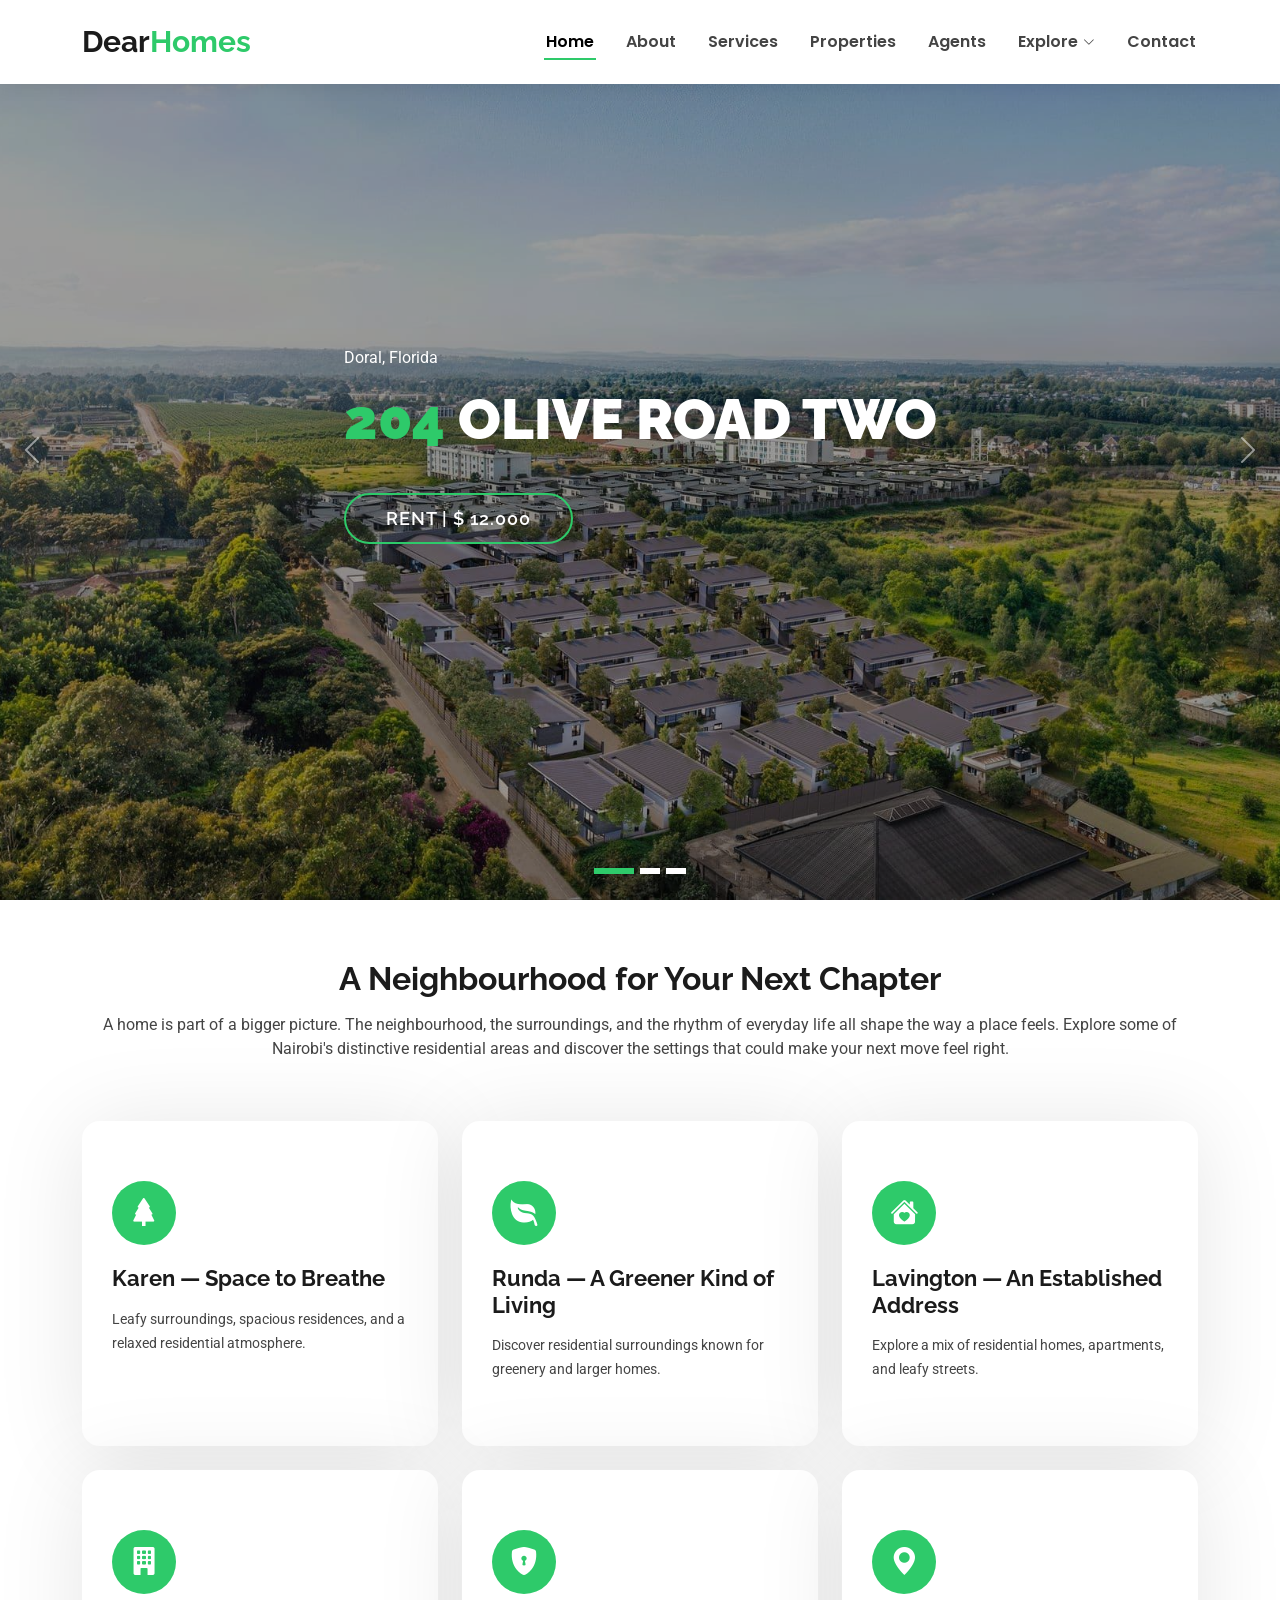
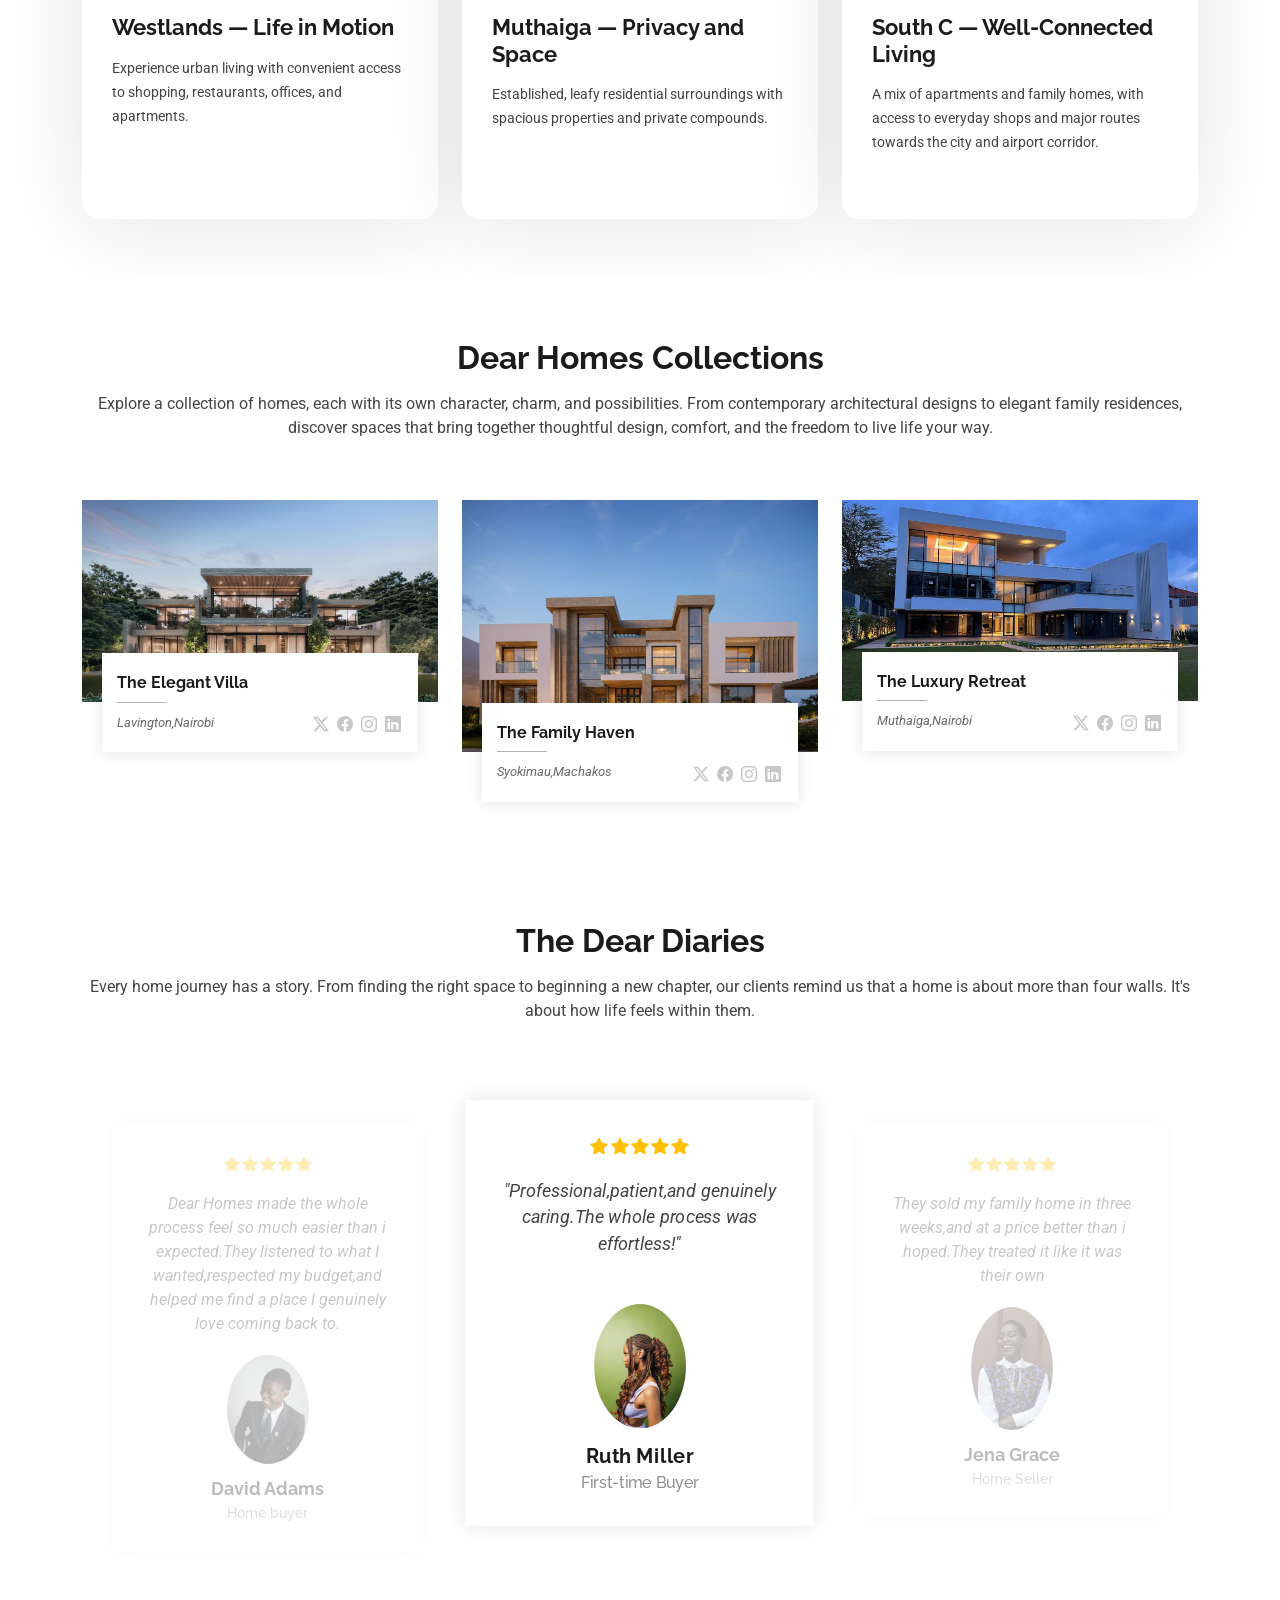
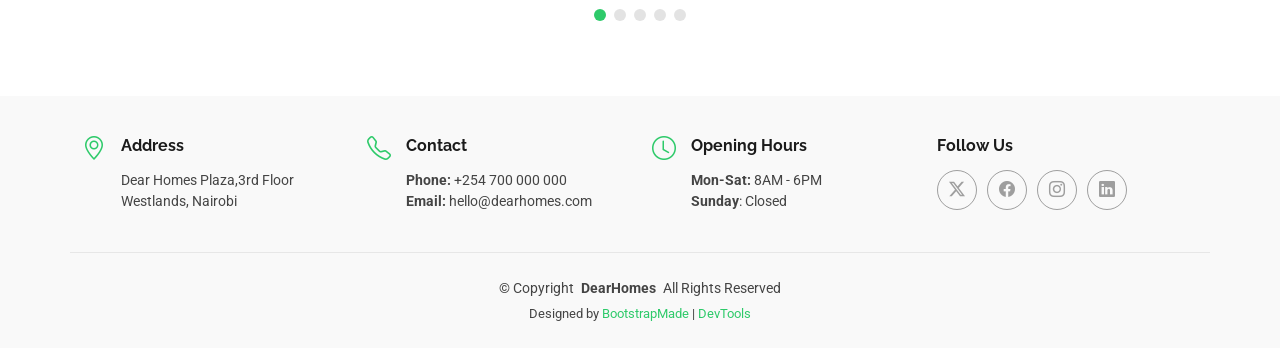
==== commit cbf68055: "update of Dear Homes website and images" ====
--- a/EstateAgency/index.html
+++ b/EstateAgency/index.html
@@ -54,21 +54,21 @@
           <li><a href="services.html">Services</a></li>
           <li><a href="properties.html">Properties</a></li>
           <li><a href="agents.html">Agents</a></li>
-          <li class="dropdown"><a href="#"><span>Dropdown</span> <i class="bi bi-chevron-down toggle-dropdown"></i></a>
+          <li class="dropdown"><a href="#"><span>Explore</span> <i class="bi bi-chevron-down toggle-dropdown"></i></a>
             <ul>
-              <li><a href="#">Dropdown 1</a></li>
-              <li class="dropdown"><a href="#"><span>Deep Dropdown</span> <i class="bi bi-chevron-down toggle-dropdown"></i></a>
+              <li><a href="property-single.html">Featured Collections</a></li>
+              <li class="dropdown"><a href="properties.html"><span>Property types</span> <i class="bi bi-chevron-down toggle-dropdown"></i></a>
                 <ul>
-                  <li><a href="#">Deep Dropdown 1</a></li>
-                  <li><a href="#">Deep Dropdown 2</a></li>
-                  <li><a href="#">Deep Dropdown 3</a></li>
-                  <li><a href="#">Deep Dropdown 4</a></li>
-                  <li><a href="#">Deep Dropdown 5</a></li>
+                  <li><a href="properties.html">Houses</a></li>
+                  <li><a href="properties.html">Villas</a></li>
+                  <li><a href="properties.html">Townhouses</a></li>
+                  <li><a href="properties.html">Maisonettes</a></li>
+                  <li><a href="properties.html">Apartments</a></li>
                 </ul>
               </li>
-              <li><a href="#">Dropdown 2</a></li>
-              <li><a href="#">Dropdown 3</a></li>
-              <li><a href="#">Dropdown 4</a></li>
+              <li><a href="properties.html">Homes for Sale</a></li>
+              <li><a href="properties.html">Homes for Rent</a></li>
+              <li><a href="service-details.html">Neighbourhood Guides</a></li>
             </ul>
           </li>
           <li><a href="contact.html">Contact</a></li>
@@ -138,8 +138,8 @@
 
       <!-- Section Title -->
       <div class="container section-title" data-aos="fade-up">
-        <h2>Our Services</h2>
-        <p>From first viewing to final signature,we've guided many families to the right home,faster and with fewer worries.Explore how we can do the same for you</p>
+        <h2>A Neighbourhood for Your Next Chapter</h2>
+        <p>A home is part of a bigger picture. The neighbourhood, the surroundings, and the rhythm of everyday life all shape the way a place feels. Explore some of Nairobi's distinctive residential areas and discover the settings that could make your next move feel right.</p>
       </div><!-- End Section Title -->
 
       <div class="container">
@@ -149,48 +149,48 @@
           <div class="col-lg-4 col-md-6" data-aos="fade-up" data-aos-delay="100">
             <div class="service-item  position-relative">
               <div class="icon">
-                <i class="bi bi-house-door"></i>
+                <i class="bi bi-tree-fill"></i>
               </div>
               <a href="service-details.html" class="stretched-link">
-                <h3>Finding Your Dear Home</h3>
+                <h3>Karen — Space to Breathe</h3>
               </a>
-              <p>Tell us your dream,and we'll walk with you from first viewing to the day you get your keys.</p>
+              <p>Leafy surroundings, spacious residences, and a relaxed residential atmosphere.</p>
             </div>
           </div><!-- End Service Item -->
 
           <div class="col-lg-4 col-md-6" data-aos="fade-up" data-aos-delay="200">
             <div class="service-item position-relative">
               <div class="icon">
-                <i class="bi bi-cash-coin"></i>
+                <i class="bi bi-leaf-fill"></i>
               </div>
               <a href="service-details.html" class="stretched-link">
-                <h3>Sell With Hearts</h3>
+                <h3>Runda — A Greener Kind of Living</h3>
               </a>
-              <p>Your home has a story.We share it with the right buyers and get you the price it deserves.</p>
+              <p>Discover residential surroundings known for greenery and larger homes.</p>
             </div>
           </div><!-- End Service Item -->
 
           <div class="col-lg-4 col-md-6" data-aos="fade-up" data-aos-delay="300">
             <div class="service-item position-relative">
               <div class="icon">
-                <i class="bi bi-key"></i>
+                <i class="bi bi-house-heart-fill"></i>
               </div>
               <a href="service-details.html" class="stretched-link">
-                <h3>Rent Your Cozy Corner</h3>
+                <h3>Lavington — An Established Address</h3>
               </a>
-              <p>Warm,well-kept homes rent,with quick viewings and no stress.</p>
+              <p>Explore a mix of residential homes, apartments, and leafy streets.</p>
             </div>
           </div><!-- End Service Item -->
 
           <div class="col-lg-4 col-md-6" data-aos="fade-up" data-aos-delay="400">
             <div class="service-item position-relative">
               <div class="icon">
-                <i class="bi bi-shield-check"></i>
+                <i class="bi bi-building-fill"></i>
               </div>
               <a href="service-details.html" class="stretched-link">
-                <h3>Care For Your Property</h3>
+                <h3>Westlands — Life in Motion</h3>
               </a>
-              <p>We treat your property like our own,from tenants to repairs and rent collection</p>
+              <p>Experience urban living with convenient access to shopping, restaurants, offices, and apartments.</p>
               <a href="service-details.html" class="stretched-link"></a>
             </div>
           </div><!-- End Service Item -->
@@ -198,12 +198,12 @@
           <div class="col-lg-4 col-md-6" data-aos="fade-up" data-aos-delay="500">
             <div class="service-item position-relative">
               <div class="icon">
-                <i class="bi bi-gem"></i>
+                <i class="bi bi-shield-lock-fill"></i>
               </div>
               <a href="service-details.html" class="stretched-link">
-                <h3>Know Its True Worth</h3>
+                <h3>Muthaiga — Privacy and Space</h3>
               </a>
-              <p>Honest,expert evaluations,so you buy,sell,or rent with confidence.</p>
+              <p>Established, leafy residential surroundings with spacious properties and private compounds.</p>
               <a href="service-details.html" class="stretched-link"></a>
             </div>
           </div><!-- End Service Item -->
@@ -211,12 +211,12 @@
           <div class="col-lg-4 col-md-6" data-aos="fade-up" data-aos-delay="600">
             <div class="service-item position-relative">
               <div class="icon">
-                <i class="bi bi-graph-up-arrow"></i>
+                <i class="bi bi-geo-alt-fill"></i>
               </div>
               <a href="service-details.html" clawss="stretched-link">
-                <h3>Grow With Smart Investments</h3>
+                <h3>South C — Well-Connected Living</h3>
               </a>
-              <p>We help you choose properties that build your future and earn while you sleep.</p>
+              <p>A mix of apartments and family homes, with access to everyday shops and major routes towards the city and airport corridor.</p>
               <a href="service-details.html" class="stretched-link"></a>
             </div>
           </div><!-- End Service Item -->
@@ -233,8 +233,8 @@
 
       <!-- Section Title -->
       <div class="container section-title" data-aos="fade-up">
-        <h2>Hearts Behind Dear Homes</h2>
-        <p>Behind every beautiful home is someone who cares about helping you find it .Our agents are more than property experts;they are your guides ,your listners and partners in finding a place that feels right.From the first viewing moment you receive your keys,we're here to make your journey feel a little easier and alot more special.
+        <h2>Dear Homes Collections</h2>
+        <p>Explore a collection of homes, each with its own character, charm, and possibilities. From contemporary architectural designs to elegant family residences, discover spaces that bring together thoughtful design, comfort, and the freedom to live life your way.
         </p>
       </div><!-- End Section Title -->
 
@@ -244,10 +244,10 @@
 
           <div class="col-lg-4 col-md-6" data-aos="fade-up" data-aos-delay="100">
             <div class="member">
-              <div class="pic"><img src="assets/img/team/team-1.png" class="img-fluid" alt=""></div>
+              <div class="pic"><img src="assets/img/home-image/home-1.png" class="img-fluid" alt=""></div>
               <div class="member-info">
-                <h4>Sophia Reyes</h4>
-                <span>Chief Executive Officer</span>
+                <h4>The Elegant Villa</h4>
+                <span>Lavington,Nairobi</span>
                 <div class="social">
                   <a href=""><i class="bi bi-twitter-x"></i></a>
                   <a href=""><i class="bi bi-facebook"></i></a>
@@ -260,10 +260,10 @@
 
           <div class="col-lg-4 col-md-6" data-aos="fade-up" data-aos-delay="200">
             <div class="member">
-              <div class="pic"><img src="assets/img/team/team-2.png" class="img-fluid" alt=""></div>
+              <div class="pic"><img src="assets/img/home-image/home-2.png" class="img-fluid" alt=""></div>
               <div class="member-info">
-                <h4>Naomi Banda</h4>
-                <span>Rent Manager</span>
+                <h4>The Family Haven</h4>
+                <span>Syokimau,Machakos</span>
                 <div class="social">
                   <a href=""><i class="bi bi-twitter-x"></i></a>
                   <a href=""><i class="bi bi-facebook"></i></a>
@@ -276,10 +276,10 @@
 
           <div class="col-lg-4 col-md-6" data-aos="fade-up" data-aos-delay="300">
             <div class="member">
-              <div class="pic"><img src="assets/img/team/team-3.png" class="img-fluid" alt=""></div>
+              <div class="pic"><img src="assets/img/home-image/home-3.png" class="img-fluid" alt=""></div>
               <div class="member-info">
-                <h4>James Carter</h4>
-                <span>Sale manager<br></span>
+                <h4>The Luxury Retreat</h4>
+                <span>Muthaiga,Nairobi<br></span>
                 <div class="social">
                   <a href=""><i class="bi bi-twitter-x"></i></a>
                   <a href=""><i class="bi bi-facebook"></i></a>
@@ -301,8 +301,8 @@
 
       <!-- Section Title -->
       <div class="container section-title" data-aos="fade-up">
-        <h2>Testimonials</h2>
-        <p>Every key handed over holds a story,every smile tells a journey,and every happy client reminds us why we do what we do.At Dear Homes Agency,we don't just help find a house;we help you find a place where life feels right.But don't just take our words for it,hear from people who've found their place with us</p>
+        <h2>The Dear Diaries</h2>
+        <p>Every home journey has a story. From finding the right space to beginning a new chapter, our clients remind us that a home is about more than four walls. It's about how life feels within them.</p>
       </div><!-- End Section Title -->
 
       <div class="container" data-aos="fade-up" data-aos-delay="100">
@@ -433,8 +433,8 @@
           <i class="bi bi-geo-alt icon"></i>
           <div class="address">
             <h4>Address</h4>
-            <p>A108 Adam Street</p>
-            <p>New York, NY 535022</p>
+            <p>Dear Homes Plaza,3rd Floor</p>
+            <p>Westlands, Nairobi</p>
             <p></p>
           </div>
 
@@ -445,8 +445,8 @@
           <div>
             <h4>Contact</h4>
             <p>
-              <strong>Phone:</strong> <span>+1 5589 55488 55</span><br>
-              <strong>Email:</strong> <span>info@example.com</span><br>
+              <strong>Phone:</strong> <span>+254 700 000 000</span><br>
+              <strong>Email:</strong> <span>hello@dearhomes.com</span><br>
             </p>
           </div>
         </div>
@@ -456,7 +456,7 @@
           <div>
             <h4>Opening Hours</h4>
             <p>
-              <strong>Mon-Sat:</strong> <span>11AM - 23PM</span><br>
+              <strong>Mon-Sat:</strong> <span>8AM - 6PM</span><br>
               <strong>Sunday</strong>: <span>Closed</span>
             </p>
           </div>
@@ -476,7 +476,7 @@
     </div>
 
     <div class="container copyright text-center mt-4">
-      <p>© <span>Copyright</span> <strong class="px-1 sitename">EstateAgency</strong> <span>All Rights Reserved</span></p>
+      <p>© <span>Copyright</span> <strong class="px-1 sitename">DearHomes</strong> <span>All Rights Reserved</span></p>
       <div class="credits">
         <!-- All the links in the footer should remain intact. -->
         <!-- You can delete the links only if you've purchased the pro version. -->
--- a/EstateAgency/assets/css/main.css
+++ b/EstateAgency/assets/css/main.css
@@ -1025,12 +1025,27 @@
 .about .content .who-we-are {
   text-transform: uppercase;
   margin-bottom: 15px;
-  color: color-mix(in srgb, var(--default-color), transparent 40%);
+  letter: spacing 1px;
+  font-size: 14px;
+  color: var(--accent-color);
+  
 }
 
 .about .content h3 {
   font-size: 2rem;
   font-weight: 700;
+  line-height: 1.25;
+  color: var(--heading-color);
+}
+
+about.content h3 span{
+  color: #c9a24b;
+
+}
+
+about.content p{
+  line-height: 1.8;
+
 }
 
 .about .content ul {
@@ -1039,12 +1054,12 @@
 }
 
 .about .content ul li {
-  padding-bottom: 10px;
+  padding-bottom: 12px;
 }
 
 .about .content ul i {
   font-size: 1.25rem;
-  margin-right: 4px;
+  margin-right: 6px;
   color: var(--accent-color);
 }
 
@@ -1060,7 +1075,7 @@
   font-size: 16px;
   letter-spacing: 1px;
   padding: 12px 24px;
-  border-radius: 5px;
+  border-radius: 8px;
   transition: 0.3s;
   display: inline-flex;
   align-items: center;
@@ -1075,7 +1090,8 @@
 }
 
 .about .content .read-more:hover {
-  background: color-mix(in srgb, var(--accent-color), transparent 20%);
+  background:#C9A24B;
+  color: #ffffff;
   padding-right: 19px;
 }
 
@@ -1085,6 +1101,7 @@
 
 .about .about-images img {
   border-radius: 10px;
+  box-shadow: o 6px 20px rgba(63,90,71, 0.15);
 }
 
 /*--------------------------------------------------------------
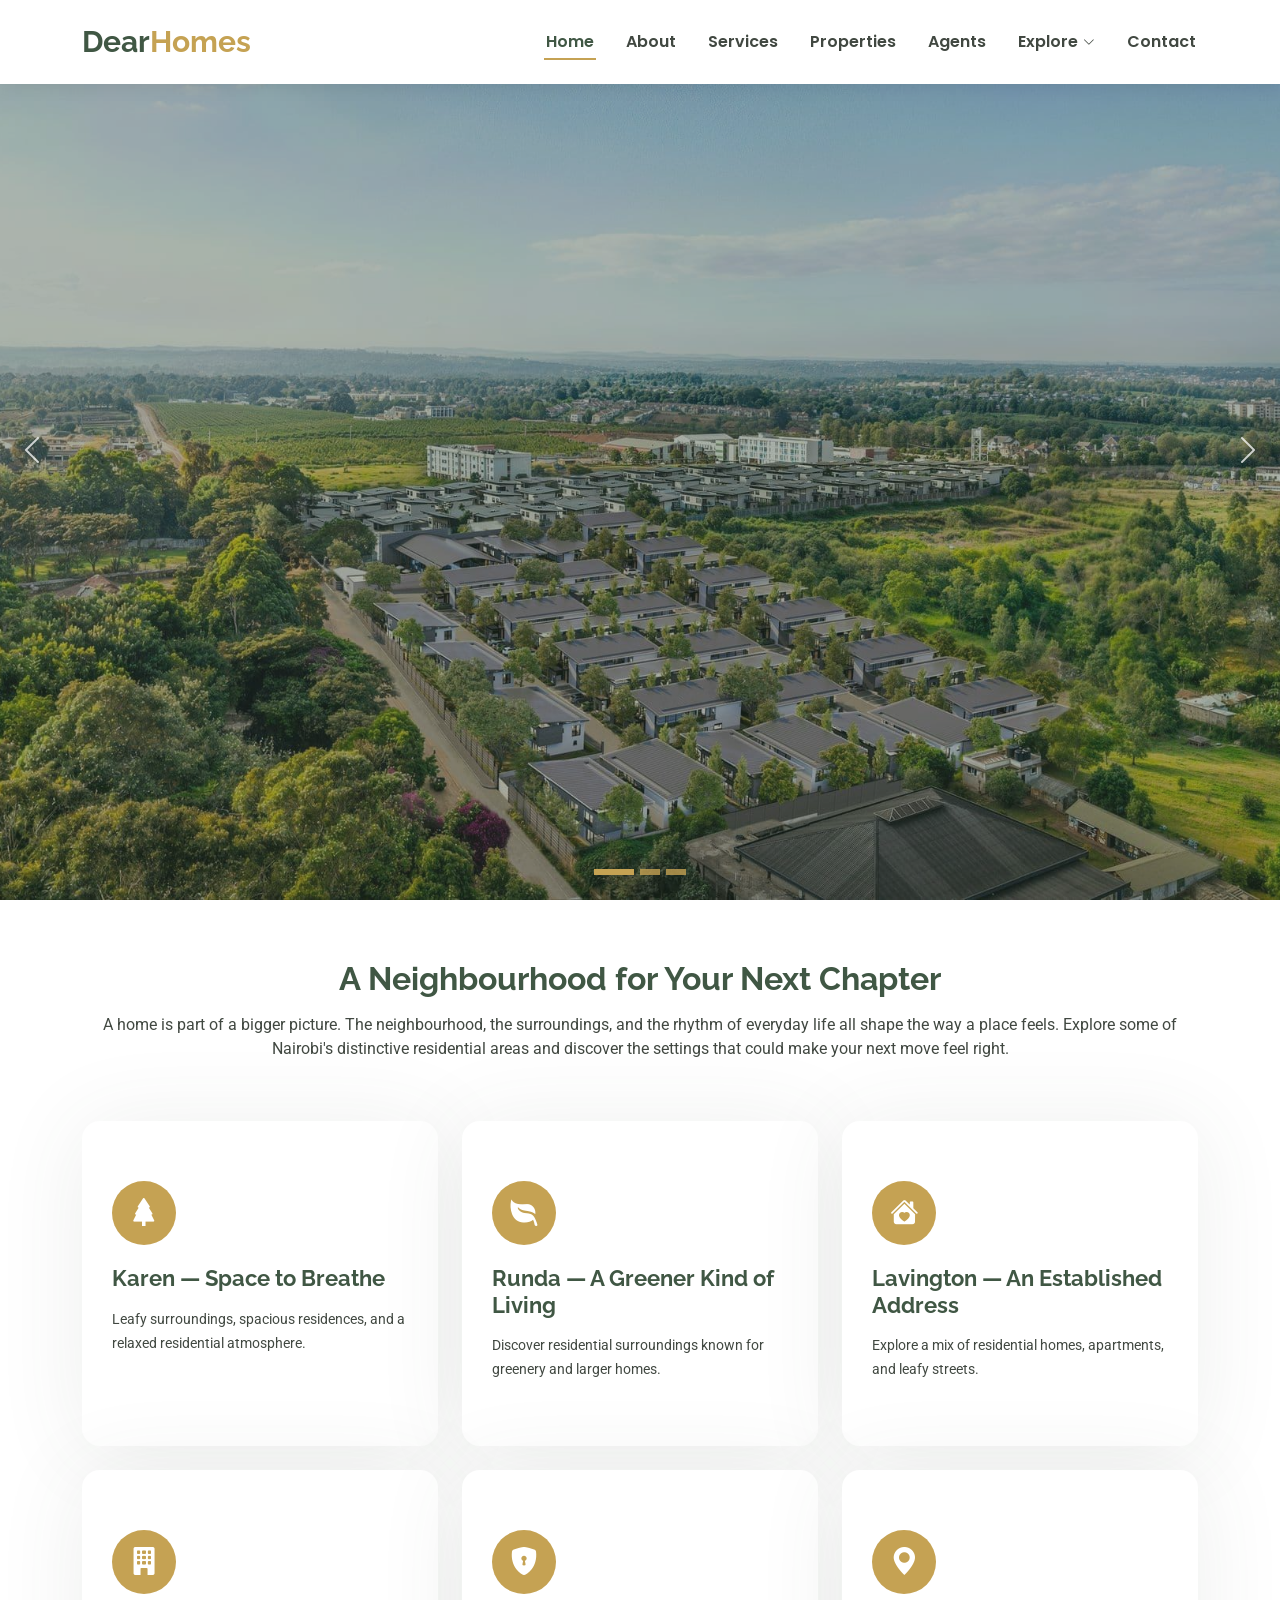
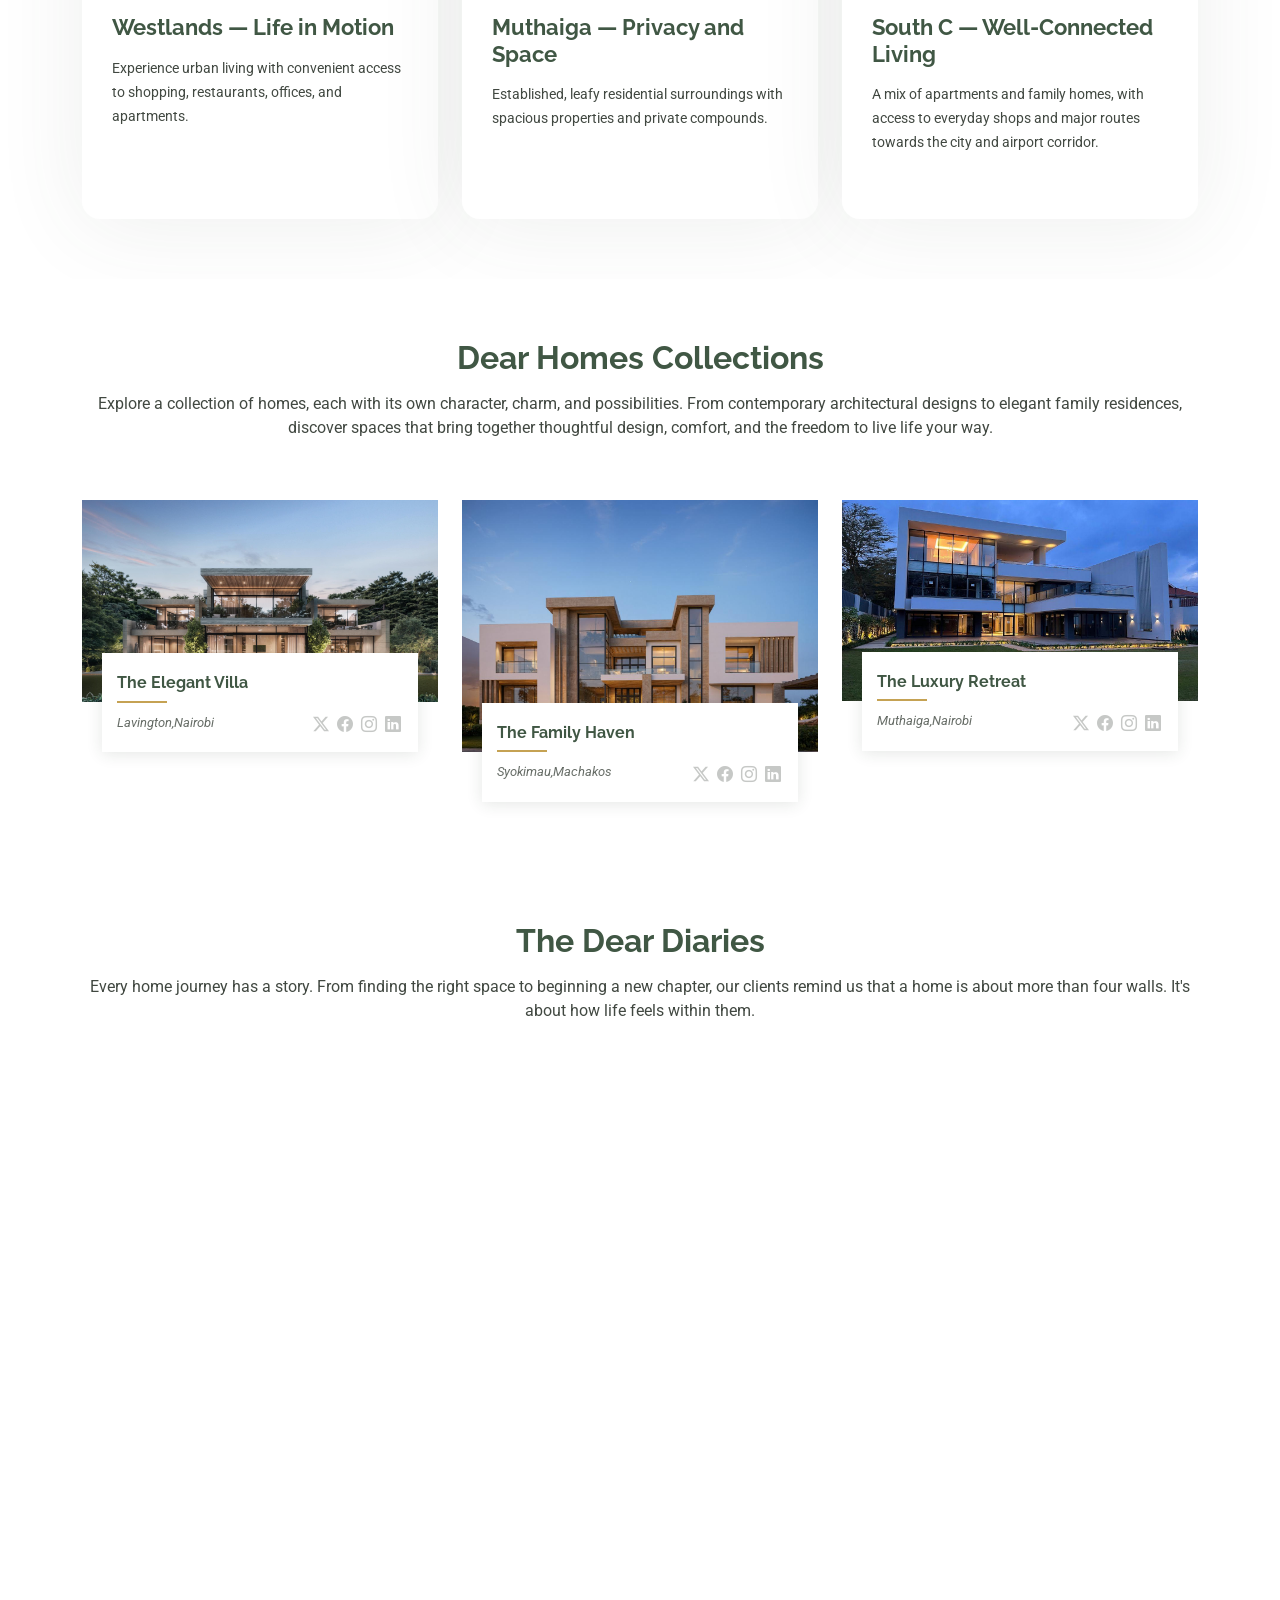
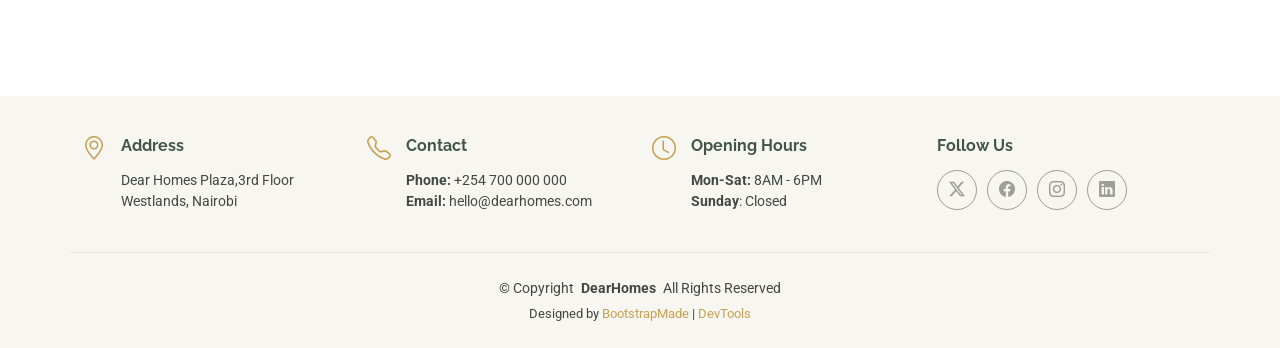
==== commit 30918c27: "update index and main.css file" ====
--- a/EstateAgency/index.html
+++ b/EstateAgency/index.html
@@ -81,59 +81,71 @@
 
   <main class="main">
 
-    <!-- Hero Section -->
-    <section id="hero" class="hero section dark-background">
-
-      <div id="hero-carousel" class="carousel slide" data-bs-ride="carousel" data-bs-interval="5000">
-
-        <div class="carousel-item active">
-          <img src="assets/img/hero-carousel/hero-carousel-1.png" alt="">
-          <div class="carousel-container">
-            <div>
-              <p>Doral, Florida</p>
-              <h2><span>204</span> Olive Road Two</h2>
-              <a href="property-single.html" class="btn-get-started">rent | $ 12.000</a>
-            </div>
-          </div>
-        </div><!-- End Carousel Item -->
-
-        <div class="carousel-item">
-          <img src="assets/img/hero-carousel/hero-carousel-2.png" alt="">
-          <div class="carousel-container">
-            <div>
-              <p>Doral, Florida</p>
-              <h2><span>247</span> Venda Road Five</h2>
-              <a href="property-single.html" class="btn-get-started">sale | $ 356.000</a>
-            </div>
-          </div>
-        </div><!-- End Carousel Item -->
-
-        <div class="carousel-item">
-          <img src="assets/img/hero-carousel/hero-carousel-3.png" alt="">
-          <div class="carousel-container">
-            <div>
-              <p>Doral, Florida</p>
-              <h2><span>247</span> Vitra Road three</h2>
-              <a href="property-single.html" class="btn-get-started">rent | $ 3.000</a>
-            </div>
-          </div>
-        </div><!-- End Carousel Item -->
-
-        <a class="carousel-control-prev" href="#hero-carousel" role="button" data-bs-slide="prev">
-          <span class="carousel-control-prev-icon bi bi-chevron-left" aria-hidden="true"></span>
-        </a>
-
-        <a class="carousel-control-next" href="#hero-carousel" role="button" data-bs-slide="next">
-          <span class="carousel-control-next-icon bi bi-chevron-right" aria-hidden="true"></span>
-        </a>
-
-        <ol class="carousel-indicators"></ol>
-
-      </div>
-
-    </section><!-- /Hero Section -->
-
-    <!-- Services Section -->
+<!-- Hero Section -->
+<section id="hero" class="hero section dark-background">
+
+  <div id="hero-carousel"
+       class="carousel slide"
+       data-bs-ride="carousel"
+       data-bs-interval="5000">
+
+    <!-- First House Image -->
+    <div class="carousel-item active">
+      <img src="assets/img/hero-carousel/hero-carousel-1.png"
+           alt="Luxury residential home">
+    </div>
+
+    <!-- Second House Image -->
+    <div class="carousel-item">
+      <img src="assets/img/hero-carousel/hero-carousel-2.png"
+           alt="Contemporary luxury home">
+    </div>
+
+    <!-- Third House Image -->
+    <div class="carousel-item">
+      <img src="assets/img/hero-carousel/hero-carousel-3.png"
+           alt="Elegant residential property">
+    </div>
+
+    <!-- Previous Image Arrow -->
+    <a class="carousel-control-prev"
+       href="#hero-carousel"
+       role="button"
+       data-bs-slide="prev"
+       aria-label="Previous image">
+
+      <span class="carousel-control-prev-icon bi bi-chevron-left"
+            aria-hidden="true"></span>
+    </a>
+
+    <!-- Next Image Arrow -->
+    <a class="carousel-control-next"
+       href="#hero-carousel"
+       role="button"
+       data-bs-slide="next"
+       aria-label="Next image">
+
+      <span class="carousel-control-next-icon bi bi-chevron-right"
+            aria-hidden="true"></span>
+    </a>
+
+    <!-- Slide Indicators -->
+    <ol class="carousel-indicators"></ol>
+
+  </div>
+
+</section>
+<!-- End Hero Section -->
+
+
+
+
+
+
+
+
+
+ <!-- Services Section -->
     <section id="services" class="services section">
 
       <!-- Section Title -->
--- a/EstateAgency/assets/css/main.css
+++ b/EstateAgency/assets/css/main.css
@@ -1,58 +1,52 @@
 /**
-* Template Name: EstateAgency
-* Template URL: https://bootstrapmade.com/real-estate-agency-bootstrap-template/
-* Updated: Aug 09 2024 with Bootstrap v5.3.3
-* Author: BootstrapMade.com
-* License: https://bootstrapmade.com/license/
+* Template Name: EstateAgency — Dear Homes Agency theme
+* Based on the user's supplied EstateAgency main.css
+* Brand palette: deep sage, soft sage, warm gold, warm cream
 */
 
 /*--------------------------------------------------------------
 # Font & Color Variables
-# Help: https://bootstrapmade.com/color-system/
---------------------------------------------------------------*/
-/* Fonts */
+--------------------------------------------------------------*/
 :root {
-  --default-font: "Roboto",  system-ui, -apple-system, "Segoe UI", Roboto, "Helvetica Neue", Arial, "Noto Sans", "Liberation Sans", sans-serif, "Apple Color Emoji", "Segoe UI Emoji", "Segoe UI Symbol", "Noto Color Emoji";
-  --heading-font: "Raleway",  sans-serif;
-  --nav-font: "Poppins",  sans-serif;
-}
-
-/* Global Colors - The following color variables are used throughout the website. Updating them here will change the color scheme of the entire website */
-:root { 
-  --background-color: #ffffff; /* Background color for the entire website, including individual sections */
-  --default-color: #444444; /* Default color used for the majority of the text content across the entire website */
-  --heading-color: #1b1b1b; /* Color for headings, subheadings and title throughout the website */
-  --accent-color: #2eca6a; /* Accent color that represents your brand on the website. It's used for buttons, links, and other elements that need to stand out */
-  --surface-color: #ffffff; /* The surface color is used as a background of boxed elements within sections, such as cards, icon boxes, or other elements that require a visual separation from the global background. */
-  --contrast-color: #ffffff; /* Contrast color for text, ensuring readability against backgrounds of accent, heading, or default colors. */
-}
-
-/* Nav Menu Colors - The following color variables are used specifically for the navigation menu. They are separate from the global colors to allow for more customization options */
+  --default-font: "Roboto", system-ui, -apple-system, "Segoe UI", "Helvetica Neue", Arial, "Noto Sans", "Liberation Sans", sans-serif, "Apple Color Emoji", "Segoe UI Emoji", "Segoe UI Symbol", "Noto Color Emoji";
+  --heading-font: "Raleway", sans-serif;
+  --nav-font: "Poppins", sans-serif;
+}
+
+/* Global Colors */
 :root {
-  --nav-color: #444444;  /* The default color of the main navmenu links */
-  --nav-hover-color: #000000; /* Applied to main navmenu links when they are hovered over or active */
-  --nav-mobile-background-color: #ffffff; /* Used as the background color for mobile navigation menu */
-  --nav-dropdown-background-color: #ffffff; /* Used as the background color for dropdown items that appear when hovering over primary navigation items */
-  --nav-dropdown-color: #444444; /* Used for navigation links of the dropdown items in the navigation menu. */
-  --nav-dropdown-hover-color: #2eca6a; /* Similar to --nav-hover-color, this color is applied to dropdown navigation links when they are hovered over. */
-}
-
-/* Color Presets - These classes override global colors when applied to any section or element, providing reuse of the sam color scheme. */
-
+  --background-color: #ffffff;
+  --default-color: #414841;
+  --heading-color: #405744;
+  --accent-color: #C5A253;
+  --surface-color: #ffffff;
+  --contrast-color: #ffffff;
+}
+
+/* Navigation Colors */
+:root {
+  --nav-color: #414841;
+  --nav-hover-color: #405744;
+  --nav-mobile-background-color: #ffffff;
+  --nav-dropdown-background-color: #ffffff;
+  --nav-dropdown-color: #414841;
+  --nav-dropdown-hover-color: #C5A253;
+}
+
+/* Color Presets */
 .light-background {
-  --background-color: #f9f9f9;
+  --background-color: #F8F6F0;
   --surface-color: #ffffff;
 }
 
 .dark-background {
-  --background-color: #060606;
+  --background-color: #2F4334;
   --default-color: #ffffff;
   --heading-color: #ffffff;
-  --surface-color: #252525;
+  --surface-color: #354A39;
   --contrast-color: #ffffff;
 }
 
-/* Smooth scroll */
 :root {
   scroll-behavior: smooth;
 }
@@ -87,8 +81,7 @@
   font-family: var(--heading-font);
 }
 
-/* PHP Email Form Messages
-------------------------------*/
+/* PHP Email Form Messages */
 .php-email-form .error-message {
   display: none;
   background: #df1529;
@@ -130,13 +123,8 @@
 }
 
 @keyframes php-email-form-loading {
-  0% {
-    transform: rotate(0deg);
-  }
-
-  100% {
-    transform: rotate(360deg);
-  }
+  0% { transform: rotate(0deg); }
+  100% { transform: rotate(360deg); }
 }
 
 /*--------------------------------------------------------------
@@ -148,12 +136,10 @@
   padding: 15px 0;
   transition: all 0.5s;
   z-index: 997;
-  box-shadow: 0px 0 18px rgba(0, 0, 0, 0.1);
-}
-
-.header .logo {
-  line-height: 1;
-}
+  box-shadow: 0 0 18px rgba(0, 0, 0, 0.1);
+}
+
+.header .logo { line-height: 1; }
 
 .header .logo img {
   max-height: 32px;
@@ -167,18 +153,13 @@
   color: var(--heading-color);
 }
 
-.header .logo h1 span {
-  color: var(--accent-color);
-}
+.header .logo h1 span { color: var(--accent-color); }
 
 /*--------------------------------------------------------------
 # Navigation Menu
 --------------------------------------------------------------*/
-/* Desktop Navigation */
 @media (min-width: 1200px) {
-  .navmenu {
-    padding: 0;
-  }
+  .navmenu { padding: 0; }
 
   .navmenu ul {
     margin: 0;
@@ -188,18 +169,14 @@
     align-items: center;
   }
 
-  .navmenu li {
-    position: relative;
-  }
-
-  .navmenu>ul>li {
+  .navmenu li { position: relative; }
+
+  .navmenu > ul > li {
     white-space: nowrap;
     padding: 15px 14px;
   }
 
-  .navmenu>ul>li:last-child {
-    padding-right: 0;
-  }
+  .navmenu > ul > li:last-child { padding-right: 0; }
 
   .navmenu a,
   .navmenu a:focus {
@@ -224,27 +201,26 @@
     transition: 0.3s;
   }
 
-  .navmenu>ul>li>a:before {
+  .navmenu > ul > li > a:before {
     content: "";
     position: absolute;
-    width: 100%;
+    width: 0;
     height: 2px;
     bottom: -6px;
     left: 0;
     background-color: var(--accent-color);
     visibility: hidden;
-    width: 0px;
     transition: all 0.3s ease-in-out 0s;
   }
 
   .navmenu a:hover:before,
-  .navmenu li:hover>a:before,
+  .navmenu li:hover > a:before,
   .navmenu .active:before {
     visibility: visible;
     width: 100%;
   }
 
-  .navmenu li:hover>a,
+  .navmenu li:hover > a,
   .navmenu .active,
   .navmenu .active:focus {
     color: var(--nav-hover-color);
@@ -263,12 +239,10 @@
     transition: 0.3s;
     border-radius: 4px;
     z-index: 99;
-    box-shadow: 0px 0px 30px rgba(0, 0, 0, 0.1);
-  }
-
-  .navmenu .dropdown ul li {
-    min-width: 200px;
-  }
+    box-shadow: 0 0 30px rgba(0, 0, 0, 0.1);
+  }
+
+  .navmenu .dropdown ul li { min-width: 200px; }
 
   .navmenu .dropdown ul a {
     padding: 10px 20px;
@@ -277,17 +251,15 @@
     color: var(--nav-dropdown-color);
   }
 
-  .navmenu .dropdown ul a i {
-    font-size: 12px;
-  }
+  .navmenu .dropdown ul a i { font-size: 12px; }
 
   .navmenu .dropdown ul a:hover,
   .navmenu .dropdown ul .active:hover,
-  .navmenu .dropdown ul li:hover>a {
+  .navmenu .dropdown ul li:hover > a {
     color: var(--nav-dropdown-hover-color);
   }
 
-  .navmenu .dropdown:hover>ul {
+  .navmenu .dropdown:hover > ul {
     opacity: 1;
     top: 100%;
     visibility: visible;
@@ -299,7 +271,7 @@
     visibility: hidden;
   }
 
-  .navmenu .dropdown .dropdown:hover>ul {
+  .navmenu .dropdown .dropdown:hover > ul {
     opacity: 1;
     top: 0;
     left: -100%;
@@ -318,10 +290,7 @@
     transition: color 0.3s;
   }
 
-  .navmenu {
-    padding: 0;
-    z-index: 9997;
-  }
+  .navmenu { padding: 0; z-index: 9997; }
 
   .navmenu ul {
     display: none;
@@ -397,21 +366,17 @@
     transition: all 0.5s ease-in-out;
   }
 
-  .navmenu .dropdown ul ul {
-    background-color: rgba(33, 37, 41, 0.1);
-  }
-
-  .navmenu .dropdown>.dropdown-active {
+  .navmenu .dropdown ul ul { background-color: rgba(64, 87, 68, 0.08); }
+
+  .navmenu .dropdown > .dropdown-active {
     display: block;
-    background-color: rgba(33, 37, 41, 0.03);
-  }
-
-  .mobile-nav-active {
-    overflow: hidden;
-  }
+    background-color: rgba(64, 87, 68, 0.04);
+  }
+
+  .mobile-nav-active { overflow: hidden; }
 
   .mobile-nav-active .mobile-nav-toggle {
-    color: #fff;
+    color: #405744;
     position: absolute;
     font-size: 32px;
     top: 15px;
@@ -424,13 +389,11 @@
     position: fixed;
     overflow: hidden;
     inset: 0;
-    background: rgba(33, 37, 41, 0.8);
+    background: rgba(31, 45, 34, 0.75);
     transition: 0.3s;
   }
 
-  .mobile-nav-active .navmenu>ul {
-    display: block;
-  }
+  .mobile-nav-active .navmenu > ul { display: block; }
 }
 
 /*--------------------------------------------------------------
@@ -440,7 +403,7 @@
   color: var(--default-color);
   background-color: var(--background-color);
   font-size: 14px;
-  padding: 40px 0 0 0;
+  padding: 40px 0 0;
   position: relative;
 }
 
@@ -457,9 +420,7 @@
   margin-bottom: 15px;
 }
 
-.footer .address p {
-  margin-bottom: 0px;
-}
+.footer .address p { margin-bottom: 0; }
 
 .footer .social-links a {
   display: flex;
@@ -485,14 +446,8 @@
   border-top: 1px solid color-mix(in srgb, var(--default-color), transparent 90%);
 }
 
-.footer .copyright p {
-  margin-bottom: 0;
-}
-
-.footer .credits {
-  margin-top: 5px;
-  font-size: 13px;
-}
+.footer .copyright p { margin-bottom: 0; }
+.footer .credits { margin-top: 5px; font-size: 13px; }
 
 /*--------------------------------------------------------------
 # Preloader
@@ -520,13 +475,8 @@
 }
 
 @keyframes animate-preloader {
-  0% {
-    transform: rotate(0deg);
-  }
-
-  100% {
-    transform: rotate(360deg);
-  }
+  0% { transform: rotate(0deg); }
+  100% { transform: rotate(360deg); }
 }
 
 /*--------------------------------------------------------------
@@ -546,29 +496,18 @@
   transition: all 0.4s;
 }
 
-.scroll-top i {
-  font-size: 24px;
-  color: var(--contrast-color);
-  line-height: 0;
-}
+.scroll-top i { font-size: 24px; color: var(--contrast-color); line-height: 0; }
 
 .scroll-top:hover {
   background-color: color-mix(in srgb, var(--accent-color), transparent 20%);
   color: var(--contrast-color);
 }
 
-.scroll-top.active {
-  visibility: visible;
-  opacity: 1;
-}
-
-/*--------------------------------------------------------------
-# Disable aos animation delay on mobile devices
---------------------------------------------------------------*/
+.scroll-top.active { visibility: visible; opacity: 1; }
+
+/* Disable AOS animation delay on mobile devices */
 @media screen and (max-width: 768px) {
-  [data-aos-delay] {
-    transition-delay: 0 !important;
-  }
+  [data-aos-delay] { transition-delay: 0 !important; }
 }
 
 /*--------------------------------------------------------------
@@ -581,14 +520,11 @@
 }
 
 .page-title .heading {
-  padding: 160px 0 80px 0;
+  padding: 160px 0 80px;
   border-top: 1px solid color-mix(in srgb, var(--default-color), transparent 90%);
 }
 
-.page-title .heading h1 {
-  font-size: 38px;
-  font-weight: 700;
-}
+.page-title .heading h1 { font-size: 38px; font-weight: 700; }
 
 .page-title nav {
   background-color: color-mix(in srgb, var(--default-color), transparent 95%);
@@ -604,11 +540,9 @@
   font-weight: 600;
 }
 
-.page-title nav ol li+li {
-  padding-left: 10px;
-}
-
-.page-title nav ol li+li::before {
+.page-title nav ol li + li { padding-left: 10px; }
+
+.page-title nav ol li + li::before {
   content: "/";
   display: inline-block;
   padding-right: 10px;
@@ -628,11 +562,8 @@
 }
 
 @media (max-width: 1199px) {
-
   section,
-  .section {
-    scroll-margin-top: 66px;
-  }
+  .section { scroll-margin-top: 66px; }
 }
 
 /*--------------------------------------------------------------
@@ -650,16 +581,12 @@
   margin-bottom: 15px;
 }
 
-.section-title p {
-  margin-bottom: 0;
-}
+.section-title p { margin-bottom: 0; }
 
 /*--------------------------------------------------------------
 # Hero Section
 --------------------------------------------------------------*/
-.hero {
-  padding: 0;
-}
+.hero { padding: 0; }
 
 .hero .carousel {
   width: 100%;
@@ -696,6 +623,7 @@
   position: absolute;
   inset: 0;
   z-index: 2;
+  pointer-events: none;
 }
 
 .hero .carousel-container {
@@ -709,9 +637,7 @@
 }
 
 @media (max-width: 575px) {
-  .hero .carousel-container {
-    inset: 90px 50px;
-  }
+  .hero .carousel-container { inset: 90px 50px; }
 }
 
 .hero h2 {
@@ -721,14 +647,10 @@
   text-transform: uppercase;
 }
 
-.hero h2 span {
-  color: var(--accent-color);
-}
+.hero h2 span { color: var(--accent-color); }
 
 @media (max-width: 768px) {
-  .hero h2 {
-    font-size: 30px;
-  }
+  .hero h2 { font-size: 30px; }
 }
 
 .hero .btn-get-started {
@@ -756,26 +678,18 @@
 .hero .carousel-control-next {
   width: 10%;
   transition: 0.3s;
-  opacity: 0.5;
-  z-index: 3;
+  opacity: 0.75;
+  z-index: 5;
 }
 
 .hero .carousel-control-prev:focus,
-.hero .carousel-control-next:focus {
-  opacity: 0.5;
-}
-
+.hero .carousel-control-next:focus { opacity: 0.75; }
 .hero .carousel-control-prev:hover,
-.hero .carousel-control-next:hover {
-  opacity: 0.9;
-}
+.hero .carousel-control-next:hover { opacity: 1; }
 
 @media (min-width: 1024px) {
-
   .hero .carousel-control-prev,
-  .hero .carousel-control-next {
-    width: 5%;
-  }
+  .hero .carousel-control-next { width: 5%; }
 }
 
 .hero .carousel-control-next-icon,
@@ -787,28 +701,34 @@
 
 .hero .carousel-indicators {
   list-style: none;
-}
-
-.hero .carousel-indicators li {
+  z-index: 6;
+  margin-bottom: 25px;
+}
+
+.hero .carousel-indicators li,
+.hero .carousel-indicators button {
   cursor: pointer;
-  opacity: 1;
+  opacity: 0.8;
   height: 6px;
   width: 20px;
   transition: 0.3s;
   padding: 0;
+  border: 0;
+  background-color: #C5A253;
 }
 
 .hero .carousel-indicators .active {
   background-color: var(--accent-color);
   width: 40px;
-}
-
-/*--------------------------------------------------------------
-# Services Section
+  opacity: 1;
+}
+
+/*--------------------------------------------------------------
+# Services / Neighbourhoods Section
 --------------------------------------------------------------*/
 .services .service-item {
   background-color: var(--surface-color);
-  box-shadow: 0px 5px 90px 0px rgba(0, 0, 0, 0.1);
+  box-shadow: 0 5px 90px 0 rgba(63, 80, 66, 0.09);
   padding: 60px 30px;
   transition: all ease-in-out 0.3s;
   border-radius: 18px;
@@ -819,21 +739,20 @@
 .services .service-item .icon {
   color: var(--contrast-color);
   background: var(--accent-color);
-  margin: 0;
+  margin: 0 0 20px;
   width: 64px;
   height: 64px;
   border-radius: 50px;
   display: flex;
   align-items: center;
   justify-content: center;
-  margin-bottom: 20px;
   font-size: 28px;
   transition: ease-in-out 0.3s;
 }
 
 .services .service-item h3 {
   font-weight: 700;
-  margin: 10px 0 15px 0;
+  margin: 10px 0 15px;
   font-size: 22px;
   transition: ease-in-out 0.3s;
 }
@@ -849,28 +768,29 @@
     transform: translateY(-10px);
     border-color: var(--accent-color);
   }
-
-  .services .service-item:hover h3 {
-    color: var(--accent-color);
-  }
-}
-
-/*--------------------------------------------------------------
-# Agents Section
---------------------------------------------------------------*/
-.agents .member {
-  position: relative;
-}
+  .services .service-item:hover h3 { color: var(--accent-color); }
+}
+
+/*--------------------------------------------------------------
+# Agents / Dear Homes Collection Section
+--------------------------------------------------------------*/
+.agents .member { position: relative; }
 
 .agents .member .pic {
   overflow: hidden;
   margin-bottom: 50px;
 }
 
+.agents .member .pic img {
+  display: block;
+  width: 100%;
+  object-fit: cover;
+}
+
 .agents .member .member-info {
   background-color: var(--surface-color);
   color: color-mix(in srgb, var(--default-color), transparent 20%);
-  box-shadow: 0px 2px 15px rgba(0, 0, 0, 0.1);
+  box-shadow: 0 2px 15px rgba(40, 54, 42, 0.12);
   position: absolute;
   bottom: -50px;
   left: 20px;
@@ -893,8 +813,8 @@
   position: absolute;
   display: block;
   width: 50px;
-  height: 1px;
-  background: color-mix(in srgb, var(--default-color), transparent 60%);
+  height: 2px;
+  background: var(--accent-color);
   bottom: 0;
   left: 0;
 }
@@ -916,21 +836,15 @@
   color: color-mix(in srgb, var(--default-color), transparent 70%);
 }
 
-.agents .member .social a:hover {
-  color: var(--accent-color);
-}
-
-.agents .member .social i {
-  font-size: 16px;
-  margin: 0 2px;
-}
+.agents .member .social a:hover { color: var(--accent-color); }
+.agents .member .social i { font-size: 16px; margin: 0 2px; }
 
 /*--------------------------------------------------------------
 # Testimonials Section
 --------------------------------------------------------------*/
 .testimonials .testimonial-item {
   background-color: var(--surface-color);
-  box-shadow: 0px 0 20px rgba(0, 0, 0, 0.1);
+  box-shadow: 0 0 20px rgba(40, 54, 42, 0.1);
   box-sizing: content-box;
   padding: 30px;
   margin: 40px 30px;
@@ -941,14 +855,8 @@
   transition: 0.3s;
 }
 
-.testimonials .testimonial-item .stars {
-  margin-bottom: 15px;
-}
-
-.testimonials .testimonial-item .stars i {
-  color: #ffc107;
-  margin: 0 1px;
-}
+.testimonials .testimonial-item .stars { margin-bottom: 15px; }
+.testimonials .testimonial-item .stars i { color: #C5A253; margin: 0 1px; }
 
 .testimonials .testimonial-item .testimonial-img {
   width: 90px;
@@ -960,7 +868,7 @@
 .testimonials .testimonial-item h3 {
   font-size: 18px;
   font-weight: bold;
-  margin: 10px 0 5px 0;
+  margin: 10px 0 5px;
 }
 
 .testimonials .testimonial-item h4 {
@@ -969,19 +877,9 @@
   margin: 0;
 }
 
-.testimonials .testimonial-item p {
-  font-style: italic;
-  margin: 0 auto 15px auto;
-}
-
-.testimonials .swiper-wrapper {
-  height: auto;
-}
-
-.testimonials .swiper-pagination {
-  margin-top: 20px;
-  position: relative;
-}
+.testimonials .testimonial-item p { font-style: italic; margin: 0 auto 15px; }
+.testimonials .swiper-wrapper { height: auto; }
+.testimonials .swiper-pagination { margin-top: 20px; position: relative; }
 
 .testimonials .swiper-pagination .swiper-pagination-bullet {
   width: 12px;
@@ -990,45 +888,28 @@
   opacity: 1;
 }
 
-.testimonials .swiper-pagination .swiper-pagination-bullet-active {
-  background-color: var(--accent-color);
-}
-
-.testimonials .swiper-slide {
-  opacity: 0.3;
-}
+.testimonials .swiper-pagination .swiper-pagination-bullet-active { background-color: var(--accent-color); }
+.testimonials .swiper-slide { opacity: 0.3; }
 
 @media (max-width: 1199px) {
-  .testimonials .swiper-slide-active {
-    opacity: 1;
-  }
-
-  .testimonials .swiper-pagination {
-    margin-top: 0;
-  }
-
-  .testimonials .testimonial-item {
-    margin: 40px 20px;
-  }
+  .testimonials .swiper-slide-active { opacity: 1; }
+  .testimonials .swiper-pagination { margin-top: 0; }
+  .testimonials .testimonial-item { margin: 40px 20px; }
 }
 
 @media (min-width: 1200px) {
-  .testimonials .swiper-slide-next {
-    opacity: 1;
-    transform: scale(1.12);
-  }
-}
-
-/*--------------------------------------------------------------
-# About Section
+  .testimonials .swiper-slide-next { opacity: 1; transform: scale(1.12); }
+}
+
+/*--------------------------------------------------------------
+# About Section — Dear Homes custom styling
 --------------------------------------------------------------*/
 .about .content .who-we-are {
   text-transform: uppercase;
   margin-bottom: 15px;
-  letter: spacing 1px;
+  letter-spacing: 1px;
   font-size: 14px;
   color: var(--accent-color);
-  
 }
 
 .about .content h3 {
@@ -1038,38 +919,16 @@
   color: var(--heading-color);
 }
 
-about.content h3 span{
-  color: #c9a24b;
-
-}
-
-about.content p{
-  line-height: 1.8;
-
-}
-
-.about .content ul {
-  list-style: none;
-  padding: 0;
-}
-
-.about .content ul li {
-  padding-bottom: 12px;
-}
-
-.about .content ul i {
-  font-size: 1.25rem;
-  margin-right: 6px;
-  color: var(--accent-color);
-}
-
-.about .content p:last-child {
-  margin-bottom: 0;
-}
+.about .content h3 span { color: var(--accent-color); }
+.about .content p { line-height: 1.8; }
+.about .content ul { list-style: none; padding: 0; }
+.about .content ul li { padding-bottom: 12px; }
+.about .content ul i { font-size: 1.25rem; margin-right: 6px; color: var(--accent-color); }
+.about .content p:last-child { margin-bottom: 0; }
 
 .about .content .read-more {
   background: var(--accent-color);
-  color: var(--contrast-color);
+  color: #ffffff;
   font-family: var(--heading-font);
   font-weight: 500;
   font-size: 16px;
@@ -1082,26 +941,13 @@
   justify-content: center;
 }
 
-.about .content .read-more i {
-  font-size: 18px;
-  margin-left: 5px;
-  line-height: 0;
-  transition: 0.3s;
-}
-
-.about .content .read-more:hover {
-  background:#C9A24B;
-  color: #ffffff;
-  padding-right: 19px;
-}
-
-.about .content .read-more:hover i {
-  margin-left: 10px;
-}
+.about .content .read-more i { font-size: 18px; margin-left: 5px; line-height: 0; transition: 0.3s; }
+.about .content .read-more:hover { background: #405744; color: #ffffff; padding-right: 19px; }
+.about .content .read-more:hover i { margin-left: 10px; }
 
 .about .about-images img {
   border-radius: 10px;
-  box-shadow: o 6px 20px rgba(63,90,71, 0.15);
+  box-shadow: 0 6px 20px rgba(63, 90, 71, 0.15);
 }
 
 /*--------------------------------------------------------------
@@ -1109,38 +955,18 @@
 --------------------------------------------------------------*/
 .stats .stats-item {
   background-color: var(--surface-color);
-  box-shadow: 0px 0 30px rgba(0, 0, 0, 0.1);
+  box-shadow: 0 0 30px rgba(40, 54, 42, 0.1);
   padding: 30px;
 }
 
-.stats .stats-item i {
-  color: var(--accent-color);
-  font-size: 42px;
-  line-height: 0;
-  margin-right: 20px;
-}
-
-.stats .stats-item span {
-  color: var(--heading-color);
-  font-size: 36px;
-  display: block;
-  font-weight: 600;
-}
-
-.stats .stats-item p {
-  padding: 0;
-  margin: 0;
-  font-family: var(--heading-font);
-  font-size: 16px;
-}
+.stats .stats-item i { color: var(--accent-color); font-size: 42px; line-height: 0; margin-right: 20px; }
+.stats .stats-item span { color: var(--heading-color); font-size: 36px; display: block; font-weight: 600; }
+.stats .stats-item p { padding: 0; margin: 0; font-family: var(--heading-font); font-size: 16px; }
 
 /*--------------------------------------------------------------
 # Features Section
 --------------------------------------------------------------*/
-.features .features-image {
-  position: relative;
-  min-height: 400px;
-}
+.features .features-image { position: relative; min-height: 400px; }
 
 .features .features-image img {
   position: absolute;
@@ -1171,9 +997,7 @@
   bottom: 0;
 }
 
-.features .icon-box {
-  margin-top: 50px;
-}
+.features .icon-box { margin-top: 50px; }
 
 .features .icon-box i {
   color: var(--accent-color);
@@ -1187,35 +1011,15 @@
   height: 56px;
   border-radius: 4px;
   line-height: 0;
-  box-shadow: 0px 2px 30px rgba(0, 0, 0, 0.1);
+  box-shadow: 0 2px 30px rgba(40, 54, 42, 0.1);
   transition: 0.3s;
 }
 
-.features .icon-box:hover i {
-  background-color: var(--accent-color);
-  color: var(--contrast-color);
-}
-
-.features .icon-box h4 {
-  font-weight: 700;
-  margin-bottom: 10px;
-  font-size: 18px;
-}
-
-.features .icon-box h4 a {
-  color: var(--heading-color);
-  transition: 0.3s;
-}
-
-.features .icon-box h4 a:hover {
-  color: var(--accent-color);
-}
-
-.features .icon-box p {
-  line-height: 24px;
-  font-size: 14px;
-  margin-bottom: 0;
-}
+.features .icon-box:hover i { background-color: var(--accent-color); color: var(--contrast-color); }
+.features .icon-box h4 { font-weight: 700; margin-bottom: 10px; font-size: 18px; }
+.features .icon-box h4 a { color: var(--heading-color); transition: 0.3s; }
+.features .icon-box h4 a:hover { color: var(--accent-color); }
+.features .icon-box p { line-height: 24px; font-size: 14px; margin-bottom: 0; }
 
 /*--------------------------------------------------------------
 # Service Details Section
@@ -1223,12 +1027,10 @@
 .service-details .service-box {
   background-color: var(--surface-color);
   padding: 20px;
-  box-shadow: 0px 2px 20px rgba(0, 0, 0, 0.1);
-}
-
-.service-details .service-box+.service-box {
-  margin-top: 30px;
-}
+  box-shadow: 0 2px 20px rgba(40, 54, 42, 0.1);
+}
+
+.service-details .service-box + .service-box { margin-top: 30px; }
 
 .service-details .service-box h4 {
   font-size: 20px;
@@ -1238,9 +1040,7 @@
   margin-bottom: 15px;
 }
 
-.service-details .services-list {
-  background-color: var(--surface-color);
-}
+.service-details .services-list { background-color: var(--surface-color); }
 
 .service-details .services-list a {
   color: color-mix(in srgb, var(--default-color), transparent 20%);
@@ -1252,29 +1052,11 @@
   transition: 0.3s;
 }
 
-.service-details .services-list a:first-child {
-  margin-top: 0;
-}
-
-.service-details .services-list a i {
-  font-size: 16px;
-  margin-right: 8px;
-  color: var(--accent-color);
-}
-
-.service-details .services-list a.active {
-  color: var(--contrast-color);
-  background-color: var(--accent-color);
-}
-
-.service-details .services-list a.active i {
-  color: var(--contrast-color);
-}
-
-.service-details .services-list a:hover {
-  background-color: color-mix(in srgb, var(--accent-color), transparent 95%);
-  color: var(--accent-color);
-}
+.service-details .services-list a:first-child { margin-top: 0; }
+.service-details .services-list a i { font-size: 16px; margin-right: 8px; color: var(--accent-color); }
+.service-details .services-list a.active { color: var(--contrast-color); background-color: var(--accent-color); }
+.service-details .services-list a.active i { color: var(--contrast-color); }
+.service-details .services-list a:hover { background-color: color-mix(in srgb, var(--accent-color), transparent 90%); color: var(--heading-color); }
 
 .service-details .download-catalog a {
   color: var(--default-color);
@@ -1285,82 +1067,36 @@
   border-top: 1px solid color-mix(in srgb, var(--default-color), transparent 90%);
 }
 
-.service-details .download-catalog a:first-child {
-  border-top: 0;
-  padding-top: 0;
-}
-
-.service-details .download-catalog a:last-child {
-  padding-bottom: 0;
-}
-
-.service-details .download-catalog a i {
-  font-size: 24px;
-  margin-right: 8px;
-  color: var(--accent-color);
-}
-
-.service-details .download-catalog a:hover {
-  color: var(--accent-color);
-}
+.service-details .download-catalog a:first-child { border-top: 0; padding-top: 0; }
+.service-details .download-catalog a:last-child { padding-bottom: 0; }
+.service-details .download-catalog a i { font-size: 24px; margin-right: 8px; color: var(--accent-color); }
+.service-details .download-catalog a:hover { color: var(--accent-color); }
 
 .service-details .help-box {
-  background-color: var(--accent-color);
+  background-color: var(--heading-color);
   color: var(--contrast-color);
   margin-top: 30px;
   padding: 30px 15px;
 }
 
-.service-details .help-box .help-icon {
-  font-size: 48px;
-}
-
+.service-details .help-box .help-icon { font-size: 48px; }
 .service-details .help-box h4,
-.service-details .help-box a {
-  color: var(--contrast-color);
-}
-
-.service-details .services-img {
-  margin-bottom: 20px;
-}
-
-.service-details h3 {
-  font-size: 26px;
-  font-weight: 700;
-}
-
-.service-details p {
-  font-size: 15px;
-}
-
-.service-details ul {
-  list-style: none;
-  padding: 0;
-  font-size: 15px;
-}
-
-.service-details ul li {
-  padding: 5px 0;
-  display: flex;
-  align-items: center;
-}
-
-.service-details ul i {
-  font-size: 20px;
-  margin-right: 8px;
-  color: var(--accent-color);
-}
+.service-details .help-box a { color: var(--contrast-color); }
+.service-details .services-img { margin-bottom: 20px; }
+.service-details h3 { font-size: 26px; font-weight: 700; }
+.service-details p { font-size: 15px; }
+.service-details ul { list-style: none; padding: 0; font-size: 15px; }
+.service-details ul li { padding: 5px 0; display: flex; align-items: center; }
+.service-details ul i { font-size: 20px; margin-right: 8px; color: var(--accent-color); }
 
 /*--------------------------------------------------------------
 # Contact Section
 --------------------------------------------------------------*/
-.contact .info-item+.info-item {
-  margin-top: 40px;
-}
+.contact .info-item + .info-item { margin-top: 40px; }
 
 .contact .info-item i {
   color: var(--contrast-color);
-  background: var(--accent-color);
+  background: var(--heading-color);
   font-size: 20px;
   width: 44px;
   height: 44px;
@@ -1372,25 +1108,12 @@
   margin-right: 15px;
 }
 
-.contact .info-item h3 {
-  padding: 0;
-  font-size: 18px;
-  font-weight: 700;
-  margin-bottom: 5px;
-}
-
-.contact .info-item p {
-  padding: 0;
-  margin-bottom: 0;
-  font-size: 14px;
-}
-
-.contact .php-email-form {
-  height: 100%;
-}
-
-.contact .php-email-form input[type=text],
-.contact .php-email-form input[type=email],
+.contact .info-item h3 { padding: 0; font-size: 18px; font-weight: 700; margin-bottom: 5px; }
+.contact .info-item p { padding: 0; margin-bottom: 0; font-size: 14px; }
+.contact .php-email-form { height: 100%; }
+
+.contact .php-email-form input[type="text"],
+.contact .php-email-form input[type="email"],
 .contact .php-email-form textarea {
   font-size: 14px;
   padding: 10px 15px;
@@ -1401,30 +1124,24 @@
   border-color: color-mix(in srgb, var(--default-color), transparent 80%);
 }
 
-.contact .php-email-form input[type=text]:focus,
-.contact .php-email-form input[type=email]:focus,
-.contact .php-email-form textarea:focus {
-  border-color: var(--accent-color);
-}
-
-.contact .php-email-form input[type=text]::placeholder,
-.contact .php-email-form input[type=email]::placeholder,
-.contact .php-email-form textarea::placeholder {
-  color: color-mix(in srgb, var(--default-color), transparent 70%);
-}
-
-.contact .php-email-form button[type=submit] {
+.contact .php-email-form input[type="text"]:focus,
+.contact .php-email-form input[type="email"]:focus,
+.contact .php-email-form textarea:focus { border-color: var(--accent-color); }
+
+.contact .php-email-form input[type="text"]::placeholder,
+.contact .php-email-form input[type="email"]::placeholder,
+.contact .php-email-form textarea::placeholder { color: color-mix(in srgb, var(--default-color), transparent 70%); }
+
+.contact .php-email-form button[type="submit"] {
   color: var(--contrast-color);
-  background: var(--accent-color);
+  background: var(--heading-color);
   border: 0;
   padding: 10px 30px;
   transition: 0.4s;
   border-radius: 4px;
 }
 
-.contact .php-email-form button[type=submit]:hover {
-  background: color-mix(in srgb, var(--accent-color), transparent 20%);
-}
+.contact .php-email-form button[type="submit"]:hover { background: var(--accent-color); }
 
 /*--------------------------------------------------------------
 # Real Estate Section
@@ -1434,7 +1151,7 @@
   color: var(--default-color);
   border: none;
   position: relative;
-  border-radius: 0px;
+  border-radius: 0;
   overflow: hidden;
   min-height: 500px;
 }
@@ -1443,7 +1160,7 @@
   content: "";
   position: absolute;
   inset: 0;
-  background: linear-gradient(180deg, rgba(255, 255, 255, 0) 25%, rgba(0, 0, 0, 0.9) 75%);
+  background: linear-gradient(180deg, rgba(255, 255, 255, 0) 25%, rgba(20, 32, 23, 0.85) 75%);
   z-index: 2;
 }
 
@@ -1457,14 +1174,7 @@
   z-index: 1;
 }
 
-.real-estate .card .card-body {
-  position: absolute;
-  bottom: 0;
-  left: 0;
-  right: 0;
-  z-index: 3;
-  padding: 30px;
-}
+.real-estate .card .card-body { position: absolute; bottom: 0; left: 0; right: 0; z-index: 3; padding: 30px; }
 
 .real-estate .card .card-body .sale-rent {
   display: inline-block;
@@ -1480,17 +1190,15 @@
 .real-estate .card .card-body h3 {
   font-weight: 700;
   font-size: 20px;
-  margin-bottom: 0px;
+  margin-bottom: 0;
   padding-left: 10px;
   border-left: 3px solid var(--accent-color);
 }
 
-.real-estate .card .card-body h3 a {
-  color: var(--contrast-color);
-}
+.real-estate .card .card-body h3 a { color: var(--contrast-color); }
 
 .real-estate .card .card-body .card-content {
-  background-color: var(--accent-color);
+  background-color: var(--heading-color);
   color: var(--contrast-color);
   height: 80px;
   visibility: hidden;
@@ -1503,37 +1211,22 @@
   padding: 0 10px;
 }
 
-.real-estate .card .card-body .card-content .propery-info {
-  font-weight: 500;
-}
-
-.real-estate .card:hover .card-content {
-  margin-bottom: -30px;
-  visibility: visible;
-  opacity: 1;
-}
+.real-estate .card .card-body .card-content .propery-info { font-weight: 500; }
+
+.real-estate .card:hover .card-content { margin-bottom: -30px; visibility: visible; opacity: 1; }
 
 /*--------------------------------------------------------------
 # Real Estate 2 Section
 --------------------------------------------------------------*/
-.real-estate-2 .portfolio-details-slider img {
-  width: 100%;
-}
-
-.real-estate-2 .swiper-wrapper {
-  height: auto;
-}
-
+.real-estate-2 .portfolio-details-slider img { width: 100%; }
+.real-estate-2 .swiper-wrapper { height: auto; }
 .real-estate-2 .swiper-button-prev,
-.real-estate-2 .swiper-button-next {
-  width: 48px;
-  height: 48px;
-}
+.real-estate-2 .swiper-button-next { width: 48px; height: 48px; }
 
 .real-estate-2 .swiper-button-prev:after,
 .real-estate-2 .swiper-button-next:after {
   color: rgba(255, 255, 255, 0.8);
-  background-color: rgba(0, 0, 0, 0.15);
+  background-color: rgba(20, 32, 23, 0.28);
   font-size: 24px;
   border-radius: 50%;
   width: 48px;
@@ -1545,33 +1238,16 @@
 }
 
 .real-estate-2 .swiper-button-prev:hover:after,
-.real-estate-2 .swiper-button-next:hover:after {
-  background-color: rgba(0, 0, 0, 0.3);
-}
+.real-estate-2 .swiper-button-next:hover:after { background-color: rgba(20, 32, 23, 0.5); }
 
 @media (max-width: 575px) {
-
   .real-estate-2 .swiper-button-prev,
-  .real-estate-2 .swiper-button-next {
-    display: none;
-  }
-}
-
-.real-estate-2 .swiper-pagination {
-  margin-top: 20px;
-  position: relative;
-}
-
-.real-estate-2 .swiper-pagination .swiper-pagination-bullet {
-  width: 10px;
-  height: 10px;
-  background-color: color-mix(in srgb, var(--default-color), transparent 85%);
-  opacity: 1;
-}
-
-.real-estate-2 .swiper-pagination .swiper-pagination-bullet-active {
-  background-color: var(--accent-color);
-}
+  .real-estate-2 .swiper-button-next { display: none; }
+}
+
+.real-estate-2 .swiper-pagination { margin-top: 20px; position: relative; }
+.real-estate-2 .swiper-pagination .swiper-pagination-bullet { width: 10px; height: 10px; background-color: color-mix(in srgb, var(--default-color), transparent 85%); opacity: 1; }
+.real-estate-2 .swiper-pagination .swiper-pagination-bullet-active { background-color: var(--accent-color); }
 
 .real-estate-2 .portfolio-info h3 {
   font-size: 22px;
@@ -1592,109 +1268,32 @@
   bottom: 0;
 }
 
-.real-estate-2 .portfolio-info ul {
-  list-style: none;
-  padding: 0;
-  font-size: 15px;
-}
-
-.real-estate-2 .portfolio-info ul li {
-  display: flex;
-  flex-direction: column;
-  padding-bottom: 15px;
-}
-
-.real-estate-2 .portfolio-info ul strong {
-  text-transform: uppercase;
-  font-weight: 400;
-  color: color-mix(in srgb, var(--default-color), transparent 50%);
-  font-size: 14px;
-}
-
-.real-estate-2 .portfolio-info .btn-visit {
-  padding: 8px 40px;
-  background: var(--accent-color);
-  color: var(--contrast-color);
-  border-radius: 50px;
-  transition: 0.3s;
-}
-
-.real-estate-2 .portfolio-info .btn-visit:hover {
-  background: color-mix(in srgb, var(--accent-color), transparent 20%);
-}
-
-.real-estate-2 .portfolio-description h2 {
-  font-size: 26px;
-  font-weight: 700;
-  margin-bottom: 20px;
-}
-
-.real-estate-2 .portfolio-description p {
-  padding: 0;
-}
+.real-estate-2 .portfolio-info ul { list-style: none; padding: 0; font-size: 15px; }
+.real-estate-2 .portfolio-info ul li { display: flex; flex-direction: column; padding-bottom: 15px; }
+.real-estate-2 .portfolio-info ul strong { text-transform: uppercase; font-weight: 400; color: color-mix(in srgb, var(--default-color), transparent 50%); font-size: 14px; }
+.real-estate-2 .portfolio-info .btn-visit { padding: 8px 40px; background: var(--heading-color); color: var(--contrast-color); border-radius: 50px; transition: 0.3s; }
+.real-estate-2 .portfolio-info .btn-visit:hover { background: var(--accent-color); }
+.real-estate-2 .portfolio-description h2 { font-size: 26px; font-weight: 700; margin-bottom: 20px; }
+.real-estate-2 .portfolio-description p { padding: 0; }
 
 .real-estate-2 .portfolio-description .testimonial-item {
-  padding: 30px 30px 0 30px;
+  padding: 30px 30px 0;
   position: relative;
   background: color-mix(in srgb, var(--default-color), transparent 97%);
   margin-bottom: 50px;
 }
 
-.real-estate-2 .portfolio-description .testimonial-item .testimonial-img {
-  width: 90px;
-  border-radius: 50px;
-  border: 6px solid var(--background-color);
-  float: left;
-  margin: 0 10px 0 0;
-}
-
-.real-estate-2 .portfolio-description .testimonial-item h3 {
-  font-size: 18px;
-  font-weight: bold;
-  margin: 15px 0 5px 0;
-  padding-top: 20px;
-}
-
-.real-estate-2 .portfolio-description .testimonial-item h4 {
-  font-size: 14px;
-  color: #6c757d;
-  margin: 0;
-}
-
+.real-estate-2 .portfolio-description .testimonial-item .testimonial-img { width: 90px; border-radius: 50px; border: 6px solid var(--background-color); float: left; margin: 0 10px 0 0; }
+.real-estate-2 .portfolio-description .testimonial-item h3 { font-size: 18px; font-weight: bold; margin: 15px 0 5px; padding-top: 20px; }
+.real-estate-2 .portfolio-description .testimonial-item h4 { font-size: 14px; color: #6c757d; margin: 0; }
 .real-estate-2 .portfolio-description .testimonial-item .quote-icon-left,
-.real-estate-2 .portfolio-description .testimonial-item .quote-icon-right {
-  color: color-mix(in srgb, var(--accent-color), transparent 50%);
-  font-size: 26px;
-  line-height: 0;
-}
-
-.real-estate-2 .portfolio-description .testimonial-item .quote-icon-left {
-  display: inline-block;
-  left: -5px;
-  position: relative;
-}
-
-.real-estate-2 .portfolio-description .testimonial-item .quote-icon-right {
-  display: inline-block;
-  right: -5px;
-  position: relative;
-  top: 10px;
-  transform: scale(-1, -1);
-}
-
-.real-estate-2 .portfolio-description .testimonial-item p {
-  font-style: italic;
-  margin: 0 0 15px 0 0 0;
-  padding: 0;
-}
-
-.real-estate-2 .nav-pills {
-  border-bottom: 1px solid color-mix(in srgb, var(--default-color), transparent 85%);
-}
-
-.real-estate-2 .nav-pills li+li {
-  margin-left: 40px;
-}
+.real-estate-2 .portfolio-description .testimonial-item .quote-icon-right { color: color-mix(in srgb, var(--accent-color), transparent 50%); font-size: 26px; line-height: 0; }
+.real-estate-2 .portfolio-description .testimonial-item .quote-icon-left { display: inline-block; left: -5px; position: relative; }
+.real-estate-2 .portfolio-description .testimonial-item .quote-icon-right { display: inline-block; right: -5px; position: relative; top: 10px; transform: scale(-1, -1); }
+.real-estate-2 .portfolio-description .testimonial-item p { font-style: italic; margin: 0 0 15px; padding: 0; }
+
+.real-estate-2 .nav-pills { border-bottom: 1px solid color-mix(in srgb, var(--default-color), transparent 85%); }
+.real-estate-2 .nav-pills li + li { margin-left: 40px; }
 
 .real-estate-2 .nav-link {
   background: none;
@@ -1706,35 +1305,36 @@
   border-radius: 0;
 }
 
-.real-estate-2 .nav-link.active {
-  color: var(--accent-color);
-  background: none;
-  border-bottom: 3px solid var(--accent-color);
-}
+.real-estate-2 .nav-link.active { color: var(--heading-color); background: none; border-bottom: 3px solid var(--accent-color); }
 
 @media (max-width: 575px) {
-  .real-estate-2 .nav-link {
-    font-size: 16px;
-  }
-}
-
-.real-estate-2 .tab-content h4 {
-  font-size: 18px;
-  margin: 0;
-  font-weight: 700;
-  color: var(--default-color);
-}
-
-.real-estate-2 .tab-content i {
-  font-size: 22px;
-  line-height: 0;
-  margin-right: 8px;
-  color: var(--accent-color);
-}
-
-/*--------------------------------------------------------------
-# Starter Section Section
+  .real-estate-2 .nav-link { font-size: 16px; }
+}
+
+.real-estate-2 .tab-content h4 { font-size: 18px; margin: 0; font-weight: 700; color: var(--default-color); }
+.real-estate-2 .tab-content i { font-size: 22px; line-height: 0; margin-right: 8px; color: var(--accent-color); }
+
+/*--------------------------------------------------------------
+# Starter Section
 --------------------------------------------------------------*/
 .starter-section {
   /* Add your styles here */
-}+}
+
+/*--------------------------------------------------------------
+# Small layout safeguards for custom collection cards
+# These preserve normal section flow and keep cards from overlapping
+--------------------------------------------------------------*/
+.agents .row {
+  row-gap: 3rem;
+}
+
+/* Use a cream/sage card surface while preserving the template's layout. */
+.services .service-item,
+.agents .member .member-info,
+.testimonials .testimonial-item,
+.stats .stats-item,
+.service-details .service-box,
+.real-estate-2 .portfolio-info {
+  background-color: var(--surface-color);
+}
